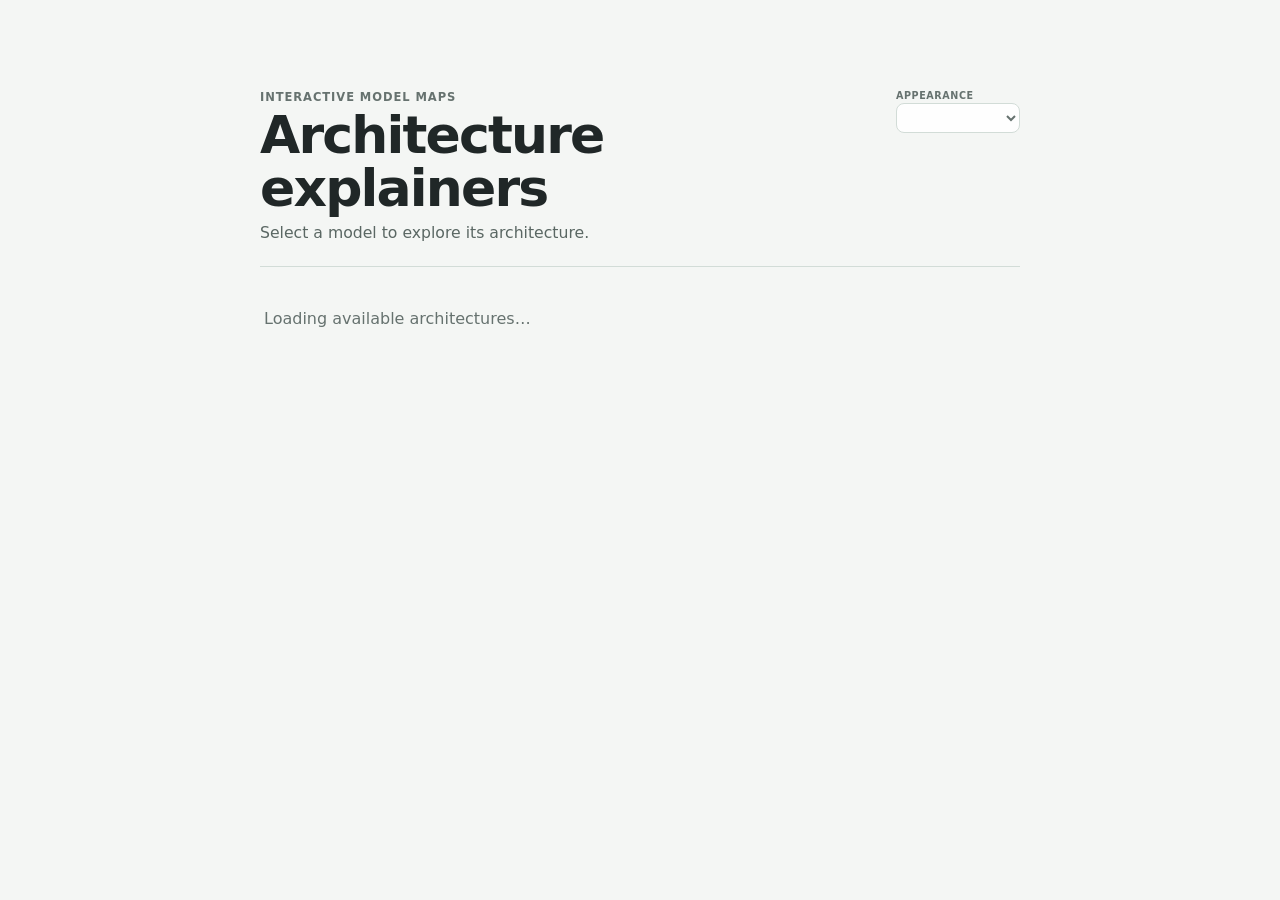
==== index.html @ c59d0ce0 "Explain Genie3 pair features and add Clarity analytics" ====
<!doctype html>
<html lang="en">
  <head>
    <meta charset="utf-8" />
    <meta name="viewport" content="width=device-width, initial-scale=1" />
    <title>Architecture Explainers</title>
    <script type="text/javascript">
      (function(c,l,a,r,i,t,y){
          c[a]=c[a]||function(){(c[a].q=c[a].q||[]).push(arguments)};
          t=l.createElement(r);t.async=1;t.src="https://www.clarity.ms/tag/"+i;
          y=l.getElementsByTagName(r)[0];y.parentNode.insertBefore(t,y);
      })(window, document, "clarity", "script", "xrj736g7b7");
    </script>
    <script src="./theme-init.js"></script>
    <link rel="stylesheet" href="./styles.css" />
  </head>
  <body class="landing-page directory-page">
    <main class="landing-shell directory-shell">
      <header class="directory-header">
        <div>
          <p class="eyebrow">Interactive model maps</p>
          <h1>Architecture explainers</h1>
          <p>Select a model to explore its architecture.</p>
        </div>
        <label class="theme-switcher-label" for="directoryThemeSwitcher">
          <span>Appearance</span>
          <select id="directoryThemeSwitcher" class="theme-switcher"></select>
        </label>
      </header>

      <ul id="architectureList" class="architecture-list" aria-live="polite">
        <li class="directory-loading">Loading available architectures…</li>
      </ul>
      <p id="directoryEmpty" class="directory-empty" hidden>
        No model architectures are included in this build.
      </p>

      <noscript>
        <p class="directory-error">
          JavaScript is required to list the available architecture explainers.
        </p>
      </noscript>
    </main>
    <script type="module" src="./landing.js"></script>
  </body>
</html>
---- styles.css ----
:root {
  color-scheme: light;
  --bg: #f4f6f4;
  --ink: #202727;
  --muted: #66726f;
  --panel: #fbfaf7;
  --panel-strong: #ffffff;
  --line: #d2dcd7;
  --accent: #1d7378;
  --accent-2: #cf5d45;
  --blue: #336fb1;
  --green: #18805f;
  --amber: #b87a22;
  --violet: #8b6fc3;
  --representation-single: var(--blue);
  --representation-pair: var(--violet);
  --representation-coordinates: var(--green);
  --representation-frames: var(--amber);
  --copy: #40504d;
  --copy-soft: #5a6763;
  --copy-strong: #34423f;
  --surface-link: rgba(255, 255, 255, 0.66);
  --surface-link-hover: #ffffff;
  --surface-card: rgba(255, 255, 255, 0.72);
  --surface-card-hover: #ffffff;
  --surface-control: rgba(255, 255, 255, 0.9);
  --surface-popover: rgba(255, 255, 255, 0.97);
  --surface-chip: rgba(255, 255, 255, 0.7);
  --surface-node: rgba(255, 255, 255, 0.9);
  --surface-node-hover: #ffffff;
  --surface-tensor: rgba(255, 255, 255, 0.72);
  --surface-tensor-label: rgba(255, 255, 255, 0.85);
  --canvas-bg: linear-gradient(180deg, #f7f7fa 0%, #f7f4ef 56%, #eef6f4 100%);
  --lane-line: rgba(50, 63, 59, 0.08);
  --lane-label-line: rgba(95, 108, 103, 0.18);
  --chip-line: rgba(111, 122, 118, 0.16);
  --edge-default: rgba(92, 150, 152, 0.78);
  --edge-conditioning: rgba(139, 111, 195, 0.78);
  --edge-skip: rgba(207, 93, 69, 0.75);
  --edge-label: #6d7a76;
  --edge-label-stroke: rgba(255, 255, 255, 0.86);
  --glyph-border-base: #ffffff;
  --tensor-volume-stack: rgba(255, 255, 255, 0.94);
  --shadow: 0 18px 50px rgba(31, 37, 35, 0.14);
  --shadow-soft: 0 10px 28px rgba(43, 51, 48, 0.07);
  --node-shadow: 0 14px 34px rgba(35, 43, 40, 0.1);
}

:root[data-theme="dark"] {
  color-scheme: dark;
  --bg: #0c1112;
  --ink: #e8eeee;
  --muted: #96a8a5;
  --panel: #121a1c;
  --panel-strong: #1a2427;
  --line: #2b3b3e;
  --accent: #4fc3c7;
  --accent-2: #f08a70;
  --blue: #78aef0;
  --green: #63d19d;
  --amber: #e9b85f;
  --violet: #b6a0f2;
  --copy: #c7d3d0;
  --copy-soft: #a8b8b5;
  --copy-strong: #dde7e5;
  --surface-link: rgba(24, 34, 37, 0.82);
  --surface-link-hover: rgba(32, 47, 50, 0.98);
  --surface-card: rgba(20, 30, 33, 0.84);
  --surface-card-hover: rgba(28, 42, 45, 0.98);
  --surface-control: rgba(19, 29, 32, 0.9);
  --surface-popover: rgba(20, 30, 33, 0.97);
  --surface-chip: rgba(25, 37, 40, 0.76);
  --surface-node: rgba(21, 32, 35, 0.92);
  --surface-node-hover: rgba(31, 47, 50, 0.98);
  --surface-tensor: rgba(22, 34, 37, 0.78);
  --surface-tensor-label: rgba(8, 14, 16, 0.86);
  --canvas-bg: linear-gradient(180deg, #10161a 0%, #151c1f 56%, #0f1b1d 100%);
  --lane-line: rgba(190, 211, 207, 0.12);
  --lane-label-line: rgba(190, 211, 207, 0.18);
  --chip-line: rgba(190, 211, 207, 0.17);
  --edge-default: rgba(79, 195, 199, 0.78);
  --edge-conditioning: rgba(182, 160, 242, 0.78);
  --edge-skip: rgba(240, 138, 112, 0.76);
  --edge-label: #c5d5d1;
  --edge-label-stroke: rgba(8, 13, 14, 0.88);
  --glyph-border-base: #0d1517;
  --tensor-volume-stack: rgba(10, 16, 18, 0.95);
  --shadow: 0 22px 60px rgba(0, 0, 0, 0.45);
  --shadow-soft: 0 10px 28px rgba(0, 0, 0, 0.24);
  --node-shadow: 0 14px 34px rgba(0, 0, 0, 0.32);
}

/* Warm, paper-led palette derived from ramith.fyi's Tufte surface, ink,
   green interaction color, yellow annotations, and scholarly blue figures. */
:root[data-theme="ramith"] {
  color-scheme: light;
  --bg: #fffff8;
  --ink: #111111;
  --muted: #6d695f;
  --panel: #faf7ec;
  --panel-strong: #fffef8;
  --line: #d9d2bd;
  --accent: #2e7247;
  --accent-2: #9a650f;
  --blue: #2f6f91;
  --green: #2e7247;
  --amber: #9a650f;
  --violet: #765a9b;
  --representation-single: var(--blue);
  --representation-pair: var(--violet);
  --representation-coordinates: var(--green);
  --representation-frames: var(--amber);
  --copy: #36352f;
  --copy-soft: #5e5b52;
  --copy-strong: #272620;
  --surface-link: rgba(255, 255, 248, 0.7);
  --surface-link-hover: #fffef8;
  --surface-card: rgba(255, 254, 248, 0.76);
  --surface-card-hover: #fffef8;
  --surface-control: rgba(255, 254, 248, 0.92);
  --surface-popover: rgba(255, 254, 248, 0.98);
  --surface-chip: rgba(250, 247, 236, 0.84);
  --surface-node: rgba(255, 254, 248, 0.94);
  --surface-node-hover: #fffef8;
  --surface-tensor: rgba(255, 254, 248, 0.8);
  --surface-tensor-label: rgba(255, 254, 248, 0.9);
  --canvas-bg: linear-gradient(180deg, #fffef8 0%, #faf7ed 58%, #f3f7ef 100%);
  --lane-line: rgba(73, 66, 49, 0.09);
  --lane-label-line: rgba(93, 86, 68, 0.19);
  --chip-line: rgba(105, 97, 78, 0.18);
  --edge-default: rgba(46, 114, 71, 0.8);
  --edge-conditioning: rgba(118, 90, 155, 0.8);
  --edge-skip: rgba(173, 77, 55, 0.76);
  --edge-label: #69655a;
  --edge-label-stroke: rgba(255, 254, 248, 0.92);
  --glyph-border-base: #fffef8;
  --tensor-volume-stack: rgba(255, 254, 248, 0.96);
  --shadow: 0 18px 50px rgba(61, 52, 31, 0.13);
  --shadow-soft: 0 9px 26px rgba(61, 52, 31, 0.08);
  --node-shadow: 0 13px 32px rgba(61, 52, 31, 0.11);
}

@media (prefers-color-scheme: dark) {
  :root[data-theme="ramith"] {
    color-scheme: dark;
    --bg: #151515;
    --ink: #f1eee2;
    --muted: #aaa69a;
    --panel: #1b1b18;
    --panel-strong: #24231e;
    --line: #403d34;
    --accent: #66bb6a;
    --accent-2: #e0ad4f;
    --blue: #79aac5;
    --green: #66bb6a;
    --amber: #e0ad4f;
    --violet: #b49bd2;
    --copy: #d7d3c7;
    --copy-soft: #b7b2a7;
    --copy-strong: #e8e4d8;
    --surface-link: rgba(31, 31, 27, 0.82);
    --surface-link-hover: rgba(42, 41, 35, 0.98);
    --surface-card: rgba(28, 28, 24, 0.88);
    --surface-card-hover: rgba(40, 39, 33, 0.98);
    --surface-control: rgba(30, 30, 26, 0.94);
    --surface-popover: rgba(30, 30, 26, 0.98);
    --surface-chip: rgba(38, 37, 31, 0.84);
    --surface-node: rgba(31, 31, 27, 0.94);
    --surface-node-hover: rgba(44, 43, 36, 0.99);
    --surface-tensor: rgba(34, 34, 29, 0.84);
    --surface-tensor-label: rgba(18, 18, 16, 0.9);
    --canvas-bg: linear-gradient(180deg, #181816 0%, #1d1c18 58%, #172019 100%);
    --lane-line: rgba(226, 220, 201, 0.11);
    --lane-label-line: rgba(226, 220, 201, 0.18);
    --chip-line: rgba(226, 220, 201, 0.17);
    --edge-default: rgba(102, 187, 106, 0.82);
    --edge-conditioning: rgba(180, 155, 210, 0.82);
    --edge-skip: rgba(226, 126, 101, 0.8);
    --edge-label: #d5d0c3;
    --edge-label-stroke: rgba(19, 19, 16, 0.92);
    --glyph-border-base: #171714;
    --tensor-volume-stack: rgba(17, 17, 15, 0.96);
    --shadow: 0 22px 60px rgba(0, 0, 0, 0.48);
    --shadow-soft: 0 10px 28px rgba(0, 0, 0, 0.28);
    --node-shadow: 0 14px 34px rgba(0, 0, 0, 0.36);
  }
}

* {
  box-sizing: border-box;
}

html,
body {
  min-height: 100%;
}

body {
  margin: 0;
  background: var(--bg);
  color: var(--ink);
  font-family:
    Inter, ui-sans-serif, system-ui, -apple-system, BlinkMacSystemFont, "Segoe UI",
    sans-serif;
}

body.renderer-page {
  min-height: 100svh;
  overflow: hidden;
}

button {
  font: inherit;
}

h1,
h2,
h3,
p {
  margin-top: 0;
}

h1 {
  margin-bottom: 8px;
  font-size: clamp(2.2rem, 4vw, 4.2rem);
  line-height: 1.02;
  letter-spacing: 0;
}

h2 {
  margin-bottom: 9px;
  font-size: clamp(1.35rem, 2vw, 2rem);
  line-height: 1.08;
  letter-spacing: 0;
}

h3 {
  margin: 18px 0 8px;
  font-size: 0.8rem;
  letter-spacing: 0.08em;
  text-transform: uppercase;
  color: var(--muted);
}

code {
  font-family: ui-monospace, SFMono-Regular, Menlo, Consolas, monospace;
}

.eyebrow {
  margin: 0 0 5px;
  color: var(--muted);
  font-size: 0.72rem;
  font-weight: 800;
  letter-spacing: 0.08em;
  text-transform: uppercase;
}

.landing-shell {
  width: min(1500px, calc(100vw - 32px));
  margin: 0 auto;
  padding: 28px 0 56px;
}

.landing-header {
  max-width: 900px;
  margin-bottom: 24px;
}

.landing-header p:not(.eyebrow) {
  max-width: 76ch;
  color: var(--copy);
  font-size: 1.1rem;
  line-height: 1.5;
}

.note-nav {
  display: flex;
  flex-wrap: wrap;
  gap: 10px;
  align-items: center;
}

.story-home-link {
  display: inline-flex;
  align-items: center;
  min-height: 30px;
  padding: 6px 10px;
  border: 1px solid var(--line);
  border-radius: 8px;
  background: var(--surface-link);
  color: var(--accent);
  font-size: 0.78rem;
  font-weight: 900;
  text-decoration: none;
}

.story-home-link:hover {
  border-color: var(--accent);
  background: var(--surface-link-hover);
}

.story-grid {
  display: grid;
  grid-template-columns: repeat(auto-fit, minmax(270px, 1fr));
  gap: 16px;
}

.story-card,
.landing-notes {
  display: block;
  min-height: 210px;
  padding: 18px;
  border: 1px solid var(--line);
  border-radius: 8px;
  background: var(--surface-card);
  color: inherit;
  text-decoration: none;
  box-shadow: var(--shadow-soft);
}

.story-card:hover {
  border-color: color-mix(in srgb, var(--accent) 55%, transparent);
  background: var(--surface-card-hover);
}

.story-status,
.story-meta {
  display: inline-flex;
  color: var(--accent);
  font-size: 0.75rem;
  font-weight: 900;
  text-transform: uppercase;
}

.story-card h2 {
  margin: 8px 0;
}

.story-card p:not(.eyebrow) {
  color: var(--copy);
  line-height: 1.45;
}

.landing-notes {
  min-height: 0;
  margin-top: 22px;
}

/* Registry-driven architecture directory */

.directory-shell {
  width: min(1540px, calc(100vw - 40px));
  padding-top: 20px;
}

.directory-hero {
  display: grid;
  grid-template-columns: minmax(0, 1fr) auto;
  gap: clamp(32px, 6vw, 96px);
  align-items: end;
  padding: clamp(24px, 4vw, 54px);
  overflow: hidden;
  border: 1px solid var(--line);
  border-radius: 18px;
  background:
    radial-gradient(circle at 88% 12%, color-mix(in srgb, var(--violet) 16%, transparent), transparent 28%),
    radial-gradient(circle at 8% 100%, color-mix(in srgb, var(--accent) 13%, transparent), transparent 31%),
    var(--surface-card);
  box-shadow: var(--shadow-soft);
}

.directory-hero-copy {
  max-width: 920px;
}

.directory-hero-aside {
  display: grid;
  gap: 14px;
  justify-items: end;
}

.directory-hero h1 {
  max-width: 12ch;
  margin-bottom: 16px;
}

.directory-hero-copy > p:not(.eyebrow) {
  max-width: 76ch;
  margin-bottom: 0;
  color: var(--copy);
  font-size: clamp(1rem, 1.35vw, 1.18rem);
  line-height: 1.55;
}

.directory-summary {
  display: grid;
  grid-template-columns: repeat(3, minmax(92px, 1fr));
  min-width: min(430px, 38vw);
  margin: 0;
  border: 1px solid color-mix(in srgb, var(--accent) 22%, var(--line));
  border-radius: 12px;
  background: color-mix(in srgb, var(--surface-card) 82%, transparent);
  backdrop-filter: blur(12px);
}

.directory-summary > div {
  padding: 16px 18px;
}

.directory-summary > div + div {
  border-left: 1px solid var(--line);
}

.directory-summary dt {
  margin-bottom: 2px;
  color: var(--accent);
  font-size: 1.55rem;
  font-weight: 900;
  line-height: 1;
}

.directory-summary dd {
  margin: 0;
  color: var(--muted);
  font-size: 0.7rem;
  font-weight: 800;
  letter-spacing: 0.055em;
  text-transform: uppercase;
}

.directory-section {
  padding: clamp(32px, 5vw, 66px) 0 18px;
}

.directory-section-heading {
  display: flex;
  justify-content: space-between;
  gap: 28px;
  align-items: end;
}

.directory-section-heading h2,
.directory-reference h2,
.directory-resources h2 {
  margin-bottom: 6px;
}

.directory-section-heading > div > p:not(.eyebrow),
.directory-reference > div > p:not(.eyebrow) {
  max-width: 72ch;
  margin-bottom: 0;
  color: var(--copy-soft);
  line-height: 1.45;
}

.directory-search {
  display: grid;
  width: min(380px, 100%);
  gap: 6px;
  color: var(--muted);
  font-size: 0.7rem;
  font-weight: 850;
  letter-spacing: 0.055em;
  text-transform: uppercase;
}

.directory-search input {
  width: 100%;
  min-height: 44px;
  padding: 10px 13px;
  border: 1px solid var(--line);
  border-radius: 9px;
  outline: none;
  background: var(--surface-control);
  color: var(--ink);
  font: 650 0.88rem/1.2 var(--sans, ui-sans-serif, system-ui, sans-serif);
  text-transform: none;
  box-shadow: 0 6px 18px color-mix(in srgb, var(--ink) 5%, transparent);
}

.directory-search input:focus {
  border-color: color-mix(in srgb, var(--accent) 64%, var(--line));
  box-shadow: 0 0 0 3px color-mix(in srgb, var(--accent) 14%, transparent);
}

.directory-toolbar {
  display: flex;
  justify-content: space-between;
  gap: 18px;
  align-items: center;
  min-height: 48px;
  margin: 18px 0;
}

.directory-filters {
  display: flex;
  flex-wrap: wrap;
  gap: 7px;
}

.directory-filter {
  min-height: 34px;
  padding: 7px 11px;
  border: 1px solid var(--line);
  border-radius: 999px;
  background: var(--surface-chip);
  color: var(--copy);
  font-size: 0.74rem;
  font-weight: 800;
  cursor: pointer;
}

.directory-filter:hover,
.directory-filter:focus-visible,
.directory-filter.is-active {
  border-color: color-mix(in srgb, var(--accent) 48%, var(--line));
  background: color-mix(in srgb, var(--accent) 11%, var(--surface-card));
  color: var(--accent);
}

.directory-result-count {
  margin: 0;
  color: var(--muted);
  font-size: 0.76rem;
  font-weight: 800;
  white-space: nowrap;
}

.architecture-directory-grid {
  display: grid;
  grid-template-columns: repeat(3, minmax(0, 1fr));
  gap: 18px;
}

.directory-card {
  display: flex;
  min-width: 0;
  min-height: 520px;
  overflow: hidden;
  flex-direction: column;
  border: 1px solid var(--line);
  border-radius: 14px;
  background: var(--surface-card);
  color: inherit;
  text-decoration: none;
  box-shadow: var(--shadow-soft);
  transition:
    transform 140ms ease,
    border-color 140ms ease,
    box-shadow 140ms ease,
    background-color 140ms ease;
}

.directory-card:hover,
.directory-card:focus-visible {
  border-color: color-mix(in srgb, var(--accent) 52%, var(--line));
  outline: none;
  background: var(--surface-card-hover);
  box-shadow: 0 18px 42px color-mix(in srgb, var(--ink) 12%, transparent);
  transform: translateY(-3px);
}

.directory-card-preview {
  height: 154px;
  padding: 10px 12px;
  border-bottom: 1px solid var(--line);
  background: var(--canvas-bg);
}

.directory-preview-svg {
  display: block;
  width: 100%;
  height: 100%;
}

.directory-preview-edge {
  fill: none;
  stroke: var(--edge-default);
  stroke-linecap: round;
  stroke-linejoin: round;
  stroke-width: 2;
  opacity: 0.66;
}

.directory-preview-edge.is-conditioning {
  stroke: var(--edge-conditioning);
  stroke-dasharray: 4 5;
}

.directory-preview-node {
  stroke: color-mix(in srgb, var(--accent) 35%, var(--line));
  stroke-width: 1.5;
}

.directory-preview-node.is-module {
  fill: color-mix(in srgb, var(--surface-node) 86%, var(--accent) 14%);
}

.directory-preview-node.is-value {
  fill: color-mix(in srgb, var(--surface-tensor) 80%, var(--accent-2) 20%);
}

.directory-preview-node.is-drillable {
  stroke: var(--accent);
  stroke-width: 3;
}

.directory-card-body {
  display: flex;
  flex: 1;
  min-width: 0;
  padding: 19px;
  flex-direction: column;
}

.directory-card-kicker {
  display: flex;
  justify-content: space-between;
  gap: 12px;
  align-items: center;
  margin-bottom: 9px;
}

.directory-family,
.directory-depth {
  color: var(--accent);
  font-size: 0.67rem;
  font-weight: 900;
  letter-spacing: 0.055em;
  text-transform: uppercase;
}

.directory-depth {
  color: var(--muted);
  white-space: nowrap;
}

.directory-card-title {
  margin: 0 0 9px;
  color: var(--ink);
  font-size: clamp(1.25rem, 1.55vw, 1.55rem);
  line-height: 1.08;
  letter-spacing: -0.018em;
  text-transform: none;
}

.directory-card-summary {
  min-height: 5.6em;
  margin-bottom: 14px;
  color: var(--copy);
  font-size: 0.88rem;
  line-height: 1.43;
}

.directory-task-list {
  display: flex;
  min-height: 56px;
  margin: 0 0 16px;
  padding: 0;
  flex-wrap: wrap;
  gap: 6px;
  align-content: flex-start;
  list-style: none;
}

.directory-task {
  align-self: flex-start;
  padding: 5px 8px;
  border: 1px solid color-mix(in srgb, var(--violet) 24%, var(--line));
  border-radius: 999px;
  background: color-mix(in srgb, var(--violet) 7%, var(--surface-chip));
  color: color-mix(in srgb, var(--violet) 84%, var(--ink));
  font-size: 0.67rem;
  font-weight: 800;
}

.directory-task.is-muted {
  color: var(--muted);
}

.directory-route-label {
  margin-bottom: 7px;
  color: var(--muted);
  font-size: 0.65rem;
  font-weight: 900;
  letter-spacing: 0.065em;
  text-transform: uppercase;
}

.directory-root-route {
  display: flex;
  min-height: 48px;
  margin-bottom: 17px;
  gap: 6px;
  align-items: center;
}

.directory-route-unit {
  min-width: 0;
  padding: 6px 7px;
  overflow: hidden;
  border: 1px solid var(--line);
  border-radius: 6px;
  background: var(--surface-chip);
  color: var(--copy-strong);
  font-size: 0.67rem;
  font-weight: 800;
  text-overflow: ellipsis;
}

.directory-route-arrow {
  flex: none;
  color: var(--accent);
  font-size: 0.75rem;
  font-weight: 900;
}

.directory-card-footer {
  display: flex;
  margin-top: auto;
  padding-top: 13px;
  flex-wrap: wrap;
  gap: 6px 12px;
  align-items: center;
  border-top: 1px solid var(--line);
}

.directory-card-stat {
  color: var(--muted);
  font-size: 0.68rem;
  font-weight: 750;
}

.directory-card-open {
  width: 100%;
  margin-top: 5px;
  color: var(--accent);
  font-size: 0.78rem;
  font-weight: 900;
}

.directory-loading,
.directory-empty,
.directory-error {
  grid-column: 1 / -1;
  padding: 24px;
  border: 1px dashed var(--line);
  border-radius: 10px;
  color: var(--muted);
  text-align: center;
}

.directory-empty {
  margin: 0;
}

.directory-reference {
  display: grid;
  grid-template-columns: minmax(260px, 0.7fr) minmax(520px, 1.3fr);
  gap: clamp(26px, 5vw, 70px);
  align-items: center;
  margin-top: 46px;
  padding: clamp(24px, 4vw, 42px);
  border: 1px solid var(--line);
  border-radius: 16px;
  background: color-mix(in srgb, var(--accent) 4%, var(--surface-card));
}

.reference-directory-grid {
  display: grid;
}

.directory-card.is-reference {
  min-height: 0;
  display: grid;
  grid-template-columns: minmax(230px, 0.82fr) minmax(330px, 1.18fr);
}

.directory-card.is-reference .directory-card-preview {
  height: 100%;
  min-height: 300px;
  border-right: 1px solid var(--line);
  border-bottom: 0;
}

.directory-card.is-reference .directory-card-summary {
  min-height: 0;
}

.directory-card.is-reference .directory-task-list {
  min-height: 0;
}

.directory-resources {
  display: grid;
  grid-template-columns: 1.15fr repeat(4, minmax(180px, 1fr));
  gap: 10px;
  margin-top: 24px;
  padding: 18px;
  border: 1px solid var(--line);
  border-radius: 14px;
  background: var(--surface-card);
}

.directory-resources > div {
  padding: 8px 10px;
}

.directory-resources a {
  display: flex;
  min-height: 88px;
  padding: 12px;
  flex-direction: column;
  justify-content: center;
  border: 1px solid var(--line);
  border-radius: 9px;
  background: var(--surface-link);
  color: inherit;
  text-decoration: none;
}

.directory-resources a:hover,
.directory-resources a:focus-visible {
  border-color: color-mix(in srgb, var(--accent) 48%, var(--line));
  outline: none;
  background: var(--surface-link-hover);
}

.directory-resources a span {
  margin-bottom: 5px;
  color: var(--accent);
  font-size: 0.78rem;
  font-weight: 900;
}

.directory-resources a small {
  color: var(--copy-soft);
  font-size: 0.69rem;
  line-height: 1.35;
}

@media (max-width: 1120px) {
  .directory-hero {
    grid-template-columns: 1fr;
    align-items: start;
  }

  .directory-summary {
    width: min(620px, 100%);
    min-width: 0;
  }

  .directory-hero-aside {
    width: min(620px, 100%);
    justify-items: start;
  }

  .architecture-directory-grid {
    grid-template-columns: repeat(2, minmax(0, 1fr));
  }

  .directory-section-heading {
    align-items: stretch;
    flex-direction: column;
  }

  .directory-search {
    width: min(520px, 100%);
  }

  .directory-reference {
    grid-template-columns: 1fr;
  }

  .directory-resources {
    grid-template-columns: repeat(2, minmax(0, 1fr));
  }

  .directory-resources > div {
    grid-column: 1 / -1;
  }
}

@media (max-width: 720px) {
  .directory-shell {
    width: min(100% - 24px, 1540px);
    padding-top: 12px;
  }

  .directory-hero {
    padding: 24px 18px;
  }

  .directory-summary {
    grid-template-columns: 1fr;
  }

  .directory-summary > div + div {
    border-top: 1px solid var(--line);
    border-left: 0;
  }

  .directory-section-heading,
  .directory-toolbar {
    align-items: stretch;
    flex-direction: column;
  }

  .directory-search {
    width: 100%;
  }

  .directory-result-count {
    align-self: flex-end;
  }

  .architecture-directory-grid,
  .directory-resources {
    grid-template-columns: 1fr;
  }

  .directory-card {
    min-height: 0;
  }

  .directory-card-summary,
  .directory-task-list {
    min-height: 0;
  }

  .directory-reference {
    padding: 22px 14px;
  }

  .directory-card.is-reference {
    display: flex;
  }

  .directory-card.is-reference .directory-card-preview {
    min-height: 154px;
    border-right: 0;
    border-bottom: 1px solid var(--line);
  }
}

/* The published landing page is intentionally just a registry-backed list.
   Architecture detail and language documentation belong behind the links. */
.directory-page {
  min-height: 100svh;
}

.directory-shell {
  width: min(760px, calc(100vw - 32px));
  padding: clamp(48px, 10vh, 112px) 0 64px;
}

.directory-header {
  display: flex;
  justify-content: space-between;
  gap: 32px;
  align-items: start;
  padding-bottom: 24px;
  border-bottom: 1px solid var(--line);
}

.directory-header h1 {
  margin-bottom: 8px;
  font-size: clamp(2rem, 6vw, 3.25rem);
  letter-spacing: -0.035em;
}

.directory-header > div > p:not(.eyebrow) {
  margin: 0;
  color: var(--copy-soft);
  font-size: 0.98rem;
}

.architecture-list {
  margin: 0;
  padding: 0;
  list-style: none;
}

.architecture-list-item {
  border-bottom: 1px solid var(--line);
}

.architecture-list-link {
  display: flex;
  min-height: 76px;
  justify-content: space-between;
  gap: 24px;
  align-items: center;
  padding: 18px 4px;
  color: inherit;
  text-decoration: none;
  transition: color 120ms ease, padding 120ms ease;
}

.architecture-list-link:hover,
.architecture-list-link:focus-visible {
  padding-right: 0;
  padding-left: 8px;
  outline: none;
  color: var(--accent);
}

.architecture-list-name {
  font-size: clamp(1.02rem, 2.4vw, 1.22rem);
  font-weight: 780;
  line-height: 1.25;
}

.architecture-list-action {
  flex: none;
  color: var(--accent);
  font-size: 0.76rem;
  font-weight: 850;
}

.directory-page .directory-loading,
.directory-page .directory-empty,
.directory-page .directory-error {
  margin: 24px 0 0;
  padding: 18px 4px;
  border: 0;
  color: var(--muted);
  text-align: left;
}

@media (max-width: 600px) {
  .directory-shell {
    width: min(100% - 28px, 760px);
    padding-top: 36px;
  }

  .directory-header {
    gap: 18px;
    align-items: end;
  }

  .directory-header > div > p:not(.eyebrow) {
    max-width: 28ch;
  }

  .directory-header .theme-switcher-label {
    width: 108px;
  }
}

.renderer-shell {
  display: flex;
  flex-direction: column;
  height: 100svh;
  width: min(calc(100vw - 24px), 1880px);
  margin: 0 auto;
  padding: 10px 0 12px;
}

.renderer-header {
  flex: none;
  display: flex;
  justify-content: space-between;
  gap: 16px;
  align-items: center;
  margin-bottom: 10px;
}

.renderer-identity {
  display: flex;
  min-width: 0;
  align-items: center;
  gap: 14px;
}

.renderer-library-link {
  flex: none;
  padding: 7px 10px;
  border: 1px solid var(--line);
  border-radius: 999px;
  background: var(--surface-link);
  color: var(--copy-soft);
  font-size: 0.72rem;
  font-weight: 800;
  text-decoration: none;
}

.renderer-library-link:hover,
.renderer-library-link:focus-visible {
  border-color: color-mix(in srgb, var(--accent) 48%, var(--line));
  background: var(--surface-link-hover);
  color: var(--accent);
}

.renderer-toolbar {
  display: flex;
  flex: none;
  align-items: end;
  gap: 8px;
}

.arch-switcher-label,
.theme-switcher-label {
  display: grid;
  gap: 2px;
  color: var(--muted);
  font-size: 0.6rem;
  font-weight: 900;
  letter-spacing: 0.06em;
  text-transform: uppercase;
}

.renderer-header .eyebrow {
  margin-bottom: 2px;
}

.renderer-header h1 {
  margin-bottom: 2px;
  font-size: 1.4rem;
  line-height: 1.1;
}

.renderer-header p:not(.eyebrow) {
  max-width: 78ch;
  margin-bottom: 0;
  color: var(--copy-soft);
  font-size: 0.8rem;
  line-height: 1.35;
}

.renderer-grid {
  --inspector-column-width: clamp(340px, 25vw, 400px);
  flex: 1;
  min-height: 0;
  display: grid;
  grid-template-columns: minmax(0, 1fr) var(--inspector-column-width);
  gap: 12px;
}

.renderer-page.is-inspector-collapsed .renderer-grid {
  --inspector-column-width: 44px;
}

.canvas-workspace {
  display: flex;
  min-width: 0;
  min-height: 0;
  flex-direction: column;
}

.canvas-workspace > .architecture-canvas {
  flex: 1;
}

.comparison-workspace[hidden] {
  display: none;
}

.renderer-page.is-comparing {
  overflow: auto;
}

.renderer-page.is-comparing .renderer-shell {
  height: auto;
  min-height: 100svh;
}

.renderer-page.is-comparing .renderer-grid {
  flex: none;
  min-height: 0;
  align-items: start;
}

.renderer-page.is-comparing .canvas-workspace {
  gap: 10px;
}

.renderer-page.is-comparing #architectureCanvas,
.comparison-canvas {
  flex: none;
  height: clamp(500px, 62svh, 780px);
}

.comparison-workspace {
  display: grid;
  min-width: 0;
  gap: 9px;
}

.comparison-band {
  display: grid;
  grid-template-columns: minmax(260px, 1.2fr) minmax(260px, 0.8fr) auto;
  gap: 12px;
  align-items: center;
  padding: 12px 14px;
  border: 1px solid var(--line);
  border-radius: 8px;
  background: var(--surface-control);
  box-shadow: var(--shadow-soft);
}

.comparison-band-heading,
.comparison-band-heading h2,
.comparison-band-heading p,
.comparison-subjects,
.comparison-subjects dd {
  margin: 0;
}

.comparison-band-heading {
  min-width: 0;
}

.comparison-band-heading .eyebrow {
  margin-bottom: 2px;
}

.comparison-band-heading h2 {
  font-size: 0.94rem;
  line-height: 1.25;
}

.comparison-band-heading > p:last-child {
  display: -webkit-box;
  margin-top: 4px;
  overflow: hidden;
  color: var(--copy-soft);
  font-size: 0.72rem;
  line-height: 1.35;
  -webkit-box-orient: vertical;
  -webkit-line-clamp: 2;
}

.comparison-subjects {
  display: grid;
  grid-template-columns: repeat(2, minmax(0, 1fr));
  gap: 8px;
}

.comparison-subjects > div {
  min-width: 0;
  padding: 7px 9px;
  border: 1px solid var(--line);
  border-radius: 7px;
  background: var(--surface-card);
}

.comparison-subjects dt {
  color: var(--muted);
  font-size: 0.58rem;
  font-weight: 900;
  letter-spacing: 0.06em;
  text-transform: uppercase;
}

.comparison-subjects dd {
  overflow: hidden;
  color: var(--copy-strong);
  font-size: 0.75rem;
  font-weight: 850;
  text-overflow: ellipsis;
  white-space: nowrap;
}

.comparison-group-summary {
  grid-column: 1 / 3;
  display: flex;
  flex-wrap: wrap;
  gap: 6px;
}

.comparison-group-chip {
  display: inline-flex;
  align-items: center;
  gap: 5px;
  padding: 4px 7px;
  border: 1px solid var(--line);
  border-radius: 999px;
  background: var(--surface-chip);
  color: var(--copy-soft);
  font-size: 0.64rem;
  font-weight: 800;
}

.comparison-group-chip b {
  color: var(--ink);
  font-variant-numeric: tabular-nums;
}

.comparison-actions {
  grid-column: 3;
  grid-row: 1 / 3;
  display: flex;
  align-self: stretch;
  align-items: center;
  gap: 5px;
}

.comparison-actions > button,
.comparison-mobile-switch button,
.focus-compare {
  min-height: 34px;
  padding: 6px 9px;
  border: 1px solid var(--line);
  border-radius: 7px;
  background: var(--surface-card);
  color: var(--copy-soft);
  cursor: pointer;
  font-size: 0.68rem;
  font-weight: 850;
}

.comparison-actions > button:hover,
.comparison-actions > button:focus-visible,
.comparison-mobile-switch button:hover,
.comparison-mobile-switch button:focus-visible,
.focus-compare:hover,
.focus-compare:focus-visible {
  border-color: color-mix(in srgb, var(--accent) 48%, var(--line));
  color: var(--accent);
}

.comparison-mobile-switch {
  display: none;
}

.comparison-canvas {
  --board-inset-top: 64px;
}

.comparison-surface-label {
  position: absolute;
  top: 12px;
  left: 14px;
  z-index: 30;
  display: flex;
  max-width: calc(100% - 28px);
  align-items: baseline;
  gap: 8px;
  padding: 7px 10px;
  border: 1px solid var(--line);
  border-radius: 7px;
  background: var(--surface-control);
  box-shadow: var(--shadow-soft);
}

.comparison-surface-label span {
  flex: none;
  color: var(--accent);
  font-size: 0.62rem;
  font-weight: 900;
  letter-spacing: 0.05em;
  text-transform: uppercase;
}

.comparison-surface-label strong {
  overflow: hidden;
  color: var(--copy-strong);
  font-size: 0.76rem;
  text-overflow: ellipsis;
  white-space: nowrap;
}

.comparison-aligned {
  --comparison-color: #64736f;
  outline: 2px solid color-mix(in srgb, var(--comparison-color) 70%, transparent);
  outline-offset: 3px;
}

.comparison-aligned.comparison-equivalent {
  --comparison-color: #16805f;
}

.comparison-aligned.comparison-analogous {
  --comparison-color: #526d87;
}

.comparison-aligned.comparison-changed {
  --comparison-color: #b06f18;
}

.comparison-aligned.comparison-primary_only,
.comparison-aligned.comparison-counterpart_only {
  --comparison-color: #9a526f;
  outline-style: dashed;
}

.comparison-match-badge {
  position: absolute;
  top: -11px;
  left: -11px;
  z-index: 8;
  display: grid;
  width: 22px;
  height: 22px;
  place-items: center;
  border: 2px solid var(--surface-control);
  border-radius: 50%;
  background: var(--comparison-color);
  color: white;
  box-shadow: 0 3px 9px color-mix(in srgb, var(--ink) 18%, transparent);
  font-size: 0.62rem;
  font-weight: 950;
  line-height: 1;
}

.comparison-edge-marker {
  fill: var(--edge-default);
}

.comparison-edge-marker.flow-family-single {
  fill: var(--representation-single);
}

.comparison-edge-marker.flow-family-pair {
  fill: var(--representation-pair);
}

.comparison-edge-marker.flow-family-coordinates {
  fill: var(--representation-coordinates);
}

.comparison-edge-marker.flow-family-frames {
  fill: var(--representation-frames);
}

.comparison-edge-marker.flow-family-conditioning {
  fill: var(--edge-conditioning);
}

.comparison-edge-hit:focus {
  stroke: color-mix(in srgb, var(--accent) 22%, transparent);
}

.renderer-page.is-comparing .focus-panel {
  position: sticky;
  top: 10px;
  height: calc(100svh - 22px);
}

.architecture-canvas {
  --board-inset-x: 32px;
  --board-inset-right: var(--board-inset-x);
  --board-inset-top: 76px;
  --board-inset-bottom: 74px;
  --board-layer-guides: 0;
  --board-layer-regions: 1;
  --board-layer-representation-lanes: 2;
  --board-layer-wires: 3;
  --board-layer-nodes: 4;
  --board-layer-reference-panels: 8;
  position: relative;
  isolation: isolate;
  min-width: 0;
  overflow: hidden;
  border: 1px solid var(--line);
  border-radius: 8px;
  background: var(--canvas-bg);
  cursor: grab;
  touch-action: none;
  min-height: 0;
}

.architecture-canvas.has-reference-panels {
  --board-inset-right: clamp(330px, 30vw, 400px);
}

.architecture-canvas.is-panning {
  cursor: grabbing;
  user-select: none;
}

.renderer-startup-error {
  position: absolute;
  z-index: 20;
  top: 50%;
  left: 50%;
  width: min(440px, calc(100% - 40px));
  padding: 24px;
  border: 1px solid var(--accent);
  border-radius: 10px;
  background: var(--panel);
  box-shadow: var(--shadow-lg);
  transform: translate(-50%, -50%);
}

.renderer-startup-error[hidden] {
  display: none;
}

.renderer-startup-error h2,
.renderer-startup-error p {
  margin: 0 0 12px;
}

.renderer-startup-error code {
  display: block;
  max-height: 96px;
  margin: 0 0 16px;
  overflow: auto;
  color: var(--muted);
  font-size: 0.78rem;
  white-space: pre-wrap;
  overflow-wrap: anywhere;
}

.renderer-startup-error button {
  min-height: 36px;
  padding: 7px 12px;
  border: 1px solid var(--accent);
  border-radius: 7px;
  background: var(--accent-soft);
  color: var(--accent-strong);
  font: inherit;
  font-weight: 700;
}

.module-layer {
  position: absolute;
  inset: var(--board-inset-top) var(--board-inset-right) var(--board-inset-bottom) var(--board-inset-x);
  z-index: var(--board-layer-nodes);
  display: grid;
  grid-template-columns: repeat(var(--board-columns, 5), minmax(var(--board-min-col, 164px), 1fr));
  grid-template-rows: repeat(var(--board-rows, 4), minmax(112px, 1fr));
  column-gap: var(--board-col-gap, clamp(28px, 3vw, 48px));
  row-gap: var(--board-row-gap, 18px);
  justify-items: center;
  align-items: center;
  transform-origin: 0 0;
  will-change: transform;
  pointer-events: none;
}

.board-region {
  position: absolute;
  z-index: 0;
  box-sizing: border-box;
  pointer-events: none;
}

.board-region-layer {
  position: absolute;
  inset: var(--board-inset-top) var(--board-inset-right) var(--board-inset-bottom) var(--board-inset-x);
  z-index: var(--board-layer-regions);
  overflow: visible;
  pointer-events: none;
  transform-origin: 0 0;
  will-change: transform;
}

.visual-segment-region {
  border: 1px solid color-mix(in srgb, var(--accent) 24%, var(--line));
  border-radius: 15px;
  background: color-mix(in srgb, var(--accent) 2.5%, transparent);
}

.visual-segment-header {
  position: absolute;
  top: 3px;
  left: 12px;
  display: inline-flex;
  align-items: center;
  gap: 7px;
  max-width: calc(100% - 24px);
  padding: 3px 8px;
  border: 1px solid var(--line);
  border-radius: 8px;
  background: var(--panel);
  color: var(--copy-soft);
  box-shadow: 0 3px 9px rgba(31, 37, 35, 0.05);
  font-size: 0.69rem;
  font-weight: 850;
  letter-spacing: 0.035em;
  line-height: 1;
  white-space: nowrap;
}

.visual-segment-order {
  flex: none;
  padding: 3px 6px;
  border-radius: 999px;
  background: color-mix(in srgb, var(--accent) 11%, transparent);
  color: var(--accent);
  font-size: 0.62rem;
  font-weight: 900;
  letter-spacing: 0.02em;
  text-transform: uppercase;
}

.visual-segment-label {
  overflow: hidden;
  text-overflow: ellipsis;
}

.repeat-region {
  border: 2px dashed var(--line);
  border: 2px dashed color-mix(in srgb, var(--accent) 50%, var(--line));
  border-radius: 14px;
  background: transparent;
  background: color-mix(in srgb, var(--accent) 3%, transparent);
}

.repeat-region-header {
  position: absolute;
  top: 7px;
  left: 14px;
  display: inline-flex;
  align-items: center;
  gap: 7px;
  max-width: calc(100% - 28px);
  padding: 3px 7px 3px 8px;
  border: 1px solid var(--line);
  border: 1px solid color-mix(in srgb, var(--accent) 24%, var(--line));
  border-radius: 7px;
  background: var(--panel);
  color: var(--copy-soft);
  box-shadow: 0 2px 8px rgba(31, 37, 35, 0.045);
  font-size: 0.66rem;
  font-weight: 850;
  letter-spacing: 0.045em;
  line-height: 1;
  text-transform: uppercase;
  white-space: nowrap;
}

.repeat-region-label {
  overflow: hidden;
  text-overflow: ellipsis;
}

.repeat-region-count {
  flex: none;
  padding: 3px 6px;
  border-radius: 999px;
  background: var(--surface-chip);
  background: color-mix(in srgb, var(--accent) 11%, transparent);
  color: var(--accent);
  font-weight: 900;
  letter-spacing: 0.02em;
}

.edge-layer {
  position: absolute;
  inset: var(--board-inset-top) var(--board-inset-right) var(--board-inset-bottom) var(--board-inset-x);
  z-index: var(--board-layer-wires);
  width: calc(100% - var(--board-inset-x) - var(--board-inset-right));
  height: calc(100% - var(--board-inset-top) - var(--board-inset-bottom));
  overflow: visible;
  pointer-events: none;
  transform-origin: 0 0;
  will-change: transform;
}

.scale-lane-layer {
  position: absolute;
  inset: var(--board-inset-top) 0 var(--board-inset-bottom);
  z-index: var(--board-layer-guides);
  pointer-events: none;
}

.scale-lane-layer[hidden] {
  display: none;
}

.representation-lane-layer {
  position: absolute;
  inset: var(--board-inset-top) var(--board-inset-right) var(--board-inset-bottom) var(--board-inset-x);
  z-index: var(--board-layer-representation-lanes);
  display: grid;
  grid-template-columns: repeat(var(--board-columns, 5), minmax(var(--board-min-col, 164px), 1fr));
  grid-template-rows: repeat(var(--board-rows, 4), minmax(112px, 1fr));
  column-gap: var(--board-col-gap, clamp(28px, 3vw, 48px));
  row-gap: var(--board-row-gap, 18px);
  justify-items: center;
  align-items: center;
  transform-origin: 0 0;
  will-change: transform;
  pointer-events: none;
}

.reference-panel-layer {
  position: absolute;
  z-index: var(--board-layer-reference-panels);
  top: var(--board-inset-top);
  right: 18px;
  bottom: var(--board-inset-bottom);
  width: min(350px, calc(var(--board-inset-right) - 42px));
  overflow: auto;
  overscroll-behavior: contain;
  pointer-events: auto;
  touch-action: auto;
}

.reference-panel-layer[hidden] {
  display: none;
}

.reference-panel {
  display: grid;
  gap: 10px;
  margin: 0;
  padding: 12px;
  border: 1px solid var(--line);
  border-radius: 10px;
  background: color-mix(in srgb, var(--panel) 96%, var(--accent) 4%);
  box-shadow: var(--shadow-lg);
}

.reference-panel + .reference-panel {
  margin-top: 12px;
}

.reference-panel-heading {
  display: grid;
  gap: 3px;
}

.reference-panel-eyebrow {
  color: var(--accent);
  font-size: 0.64rem;
  font-weight: 900;
  letter-spacing: 0.08em;
  text-transform: uppercase;
}

.reference-panel-heading strong {
  color: var(--ink);
  font-size: 0.9rem;
  line-height: 1.2;
}

.reference-panel-image-button {
  position: relative;
  display: block;
  width: 100%;
  padding: 0;
  overflow: hidden;
  border: 1px solid color-mix(in srgb, var(--line) 82%, transparent);
  border-radius: 7px;
  background: #fff;
  cursor: zoom-in;
  appearance: none;
}

.reference-panel-image-button:hover {
  border-color: color-mix(in srgb, var(--accent) 62%, var(--line));
}

.reference-panel-image-button:focus-visible {
  outline: 2px solid var(--accent);
  outline-offset: 2px;
}

.reference-panel-image-button img {
  display: block;
  width: 100%;
  height: auto;
}

.reference-panel-zoom-cue {
  position: absolute;
  right: 8px;
  bottom: 8px;
  display: inline-flex;
  align-items: center;
  gap: 5px;
  padding: 5px 8px;
  border: 1px solid color-mix(in srgb, var(--accent) 38%, var(--line));
  border-radius: 999px;
  background: color-mix(in srgb, var(--panel-strong) 94%, transparent);
  color: var(--accent);
  box-shadow: var(--shadow-soft);
  font-size: 0.66rem;
  font-weight: 900;
  letter-spacing: 0.04em;
  text-transform: uppercase;
}

.reference-panel-zoom-cue .arch-drill-icon {
  width: 14px;
  height: 14px;
}

.reference-panel-caption,
.reference-panel-license {
  margin: 0;
  color: var(--copy-soft);
  font-size: 0.72rem;
  line-height: 1.45;
}

.reference-panel-citation {
  display: -webkit-box;
  overflow: hidden;
  color: var(--accent);
  font-size: 0.7rem;
  font-weight: 750;
  line-height: 1.35;
  -webkit-box-orient: vertical;
  -webkit-line-clamp: 2;
}

.reference-panel-license {
  font-size: 0.64rem;
}

.reference-figure-dialog {
  width: min(1180px, calc(100vw - 36px));
  height: min(900px, calc(100svh - 36px));
  max-width: none;
  max-height: none;
  padding: 0;
  overflow: hidden;
  border: 1px solid var(--line);
  border-radius: 12px;
  background: var(--surface-popover);
  color: var(--ink);
  box-shadow: var(--shadow-lg);
}

.reference-figure-dialog::backdrop {
  background: color-mix(in srgb, var(--ink) 58%, transparent);
}

.reference-figure-shell {
  display: grid;
  grid-template-rows: auto minmax(0, 1fr) auto;
  height: 100%;
}

.reference-figure-header,
.reference-figure-footer {
  display: flex;
  align-items: center;
  justify-content: space-between;
  gap: 16px;
  padding: 12px 16px;
  border-color: var(--line);
  background: var(--panel);
}

.reference-figure-header {
  border-bottom: 1px solid var(--line);
}

.reference-figure-header .eyebrow,
.reference-figure-header h2,
.reference-figure-copy p,
.reference-figure-copy small {
  margin: 0;
}

.reference-figure-header h2 {
  font-size: 1rem;
}

.reference-figure-close {
  flex: none;
  width: 36px;
  height: 36px;
  padding: 0;
  border: 1px solid var(--line);
  border-radius: 7px;
  background: var(--surface-control);
  color: var(--ink);
  font-size: 1.4rem;
  line-height: 1;
}

.reference-figure-viewport {
  min-width: 0;
  min-height: 0;
  overflow: auto;
  overscroll-behavior: contain;
  background:
    linear-gradient(45deg, color-mix(in srgb, var(--line) 24%, transparent) 25%, transparent 25%),
    linear-gradient(-45deg, color-mix(in srgb, var(--line) 24%, transparent) 25%, transparent 25%),
    linear-gradient(45deg, transparent 75%, color-mix(in srgb, var(--line) 24%, transparent) 75%),
    linear-gradient(-45deg, transparent 75%, color-mix(in srgb, var(--line) 24%, transparent) 75%);
  background-position: 0 0, 0 8px, 8px -8px, -8px 0;
  background-size: 16px 16px;
  cursor: zoom-in;
  touch-action: none;
}

.reference-figure-viewport.is-zoomed {
  cursor: grab;
}

.reference-figure-viewport.is-panning {
  cursor: grabbing;
  user-select: none;
}

.reference-figure-viewport:focus-visible {
  outline: 2px solid var(--accent);
  outline-offset: -3px;
}

.reference-figure-viewport img {
  display: block;
  max-width: none;
  height: auto;
  margin: 24px auto;
  border: 1px solid color-mix(in srgb, var(--line) 72%, transparent);
  background: #fff;
  box-shadow: var(--shadow-lg);
}

.reference-figure-footer {
  align-items: end;
  border-top: 1px solid var(--line);
}

.reference-figure-copy {
  display: grid;
  gap: 4px;
  max-width: 760px;
  color: var(--copy-soft);
  font-size: 0.72rem;
  line-height: 1.35;
}

.reference-figure-copy a {
  color: var(--accent);
  font-weight: 800;
}

.reference-figure-controls {
  display: inline-flex;
  flex: none;
  overflow: hidden;
  border: 1px solid var(--line);
  border-radius: 7px;
  background: var(--surface-control);
}

.reference-figure-controls button {
  min-width: 40px;
  min-height: 34px;
  padding: 5px 10px;
  border: 0;
  border-right: 1px solid var(--line);
  background: transparent;
  color: var(--ink);
  font: inherit;
  font-weight: 850;
}

.reference-figure-controls button:last-child {
  border-right: 0;
}

.reference-figure-controls button:hover,
.reference-figure-close:hover {
  background: var(--accent-soft);
  color: var(--accent);
}

.module-layer.is-content-row-grid,
.representation-lane-layer.is-content-row-grid {
  row-gap: 0;
}

.scale-lane {
  position: absolute;
  left: 0;
  right: 0;
  border-top: 1px solid var(--lane-line);
}

.scale-lane span {
  position: absolute;
  left: 20px;
  top: 10px;
  padding: 4px 9px;
  border: 1px solid var(--lane-label-line);
  border-radius: 8px;
  background: var(--surface-chip);
  color: var(--muted);
  font-size: 0.78rem;
  font-weight: 900;
  letter-spacing: 0.05em;
  text-transform: uppercase;
}

.representation-lane {
  --representation-lane-color: var(--accent);
  position: relative;
  z-index: 0;
  align-self: stretch;
  justify-self: stretch;
  min-width: 0;
  min-height: 0;
  margin: -5px -8px;
  border-block: 1px solid color-mix(in srgb, var(--representation-lane-color) 20%, transparent);
  border-radius: 12px;
  background: color-mix(in srgb, var(--representation-lane-color) 4%, transparent);
  pointer-events: none;
}

.representation-lane-single {
  --representation-lane-color: var(--representation-single);
}

.representation-lane-pair {
  --representation-lane-color: var(--representation-pair);
}

.representation-lane-coordinates {
  --representation-lane-color: var(--representation-coordinates);
}

.representation-lane-frames {
  --representation-lane-color: var(--representation-frames);
}

.representation-lane-label {
  position: absolute;
  top: 7px;
  left: 10px;
  padding: 3px 7px;
  border: 1px solid color-mix(in srgb, var(--representation-lane-color) 28%, var(--line));
  border-radius: 999px;
  background: color-mix(in srgb, var(--representation-lane-color) 8%, var(--surface-chip));
  color: var(--representation-lane-color);
  font-size: 0.65rem;
  font-weight: 900;
  letter-spacing: 0.045em;
  line-height: 1;
  text-transform: uppercase;
  white-space: nowrap;
}

.arch-node,
.arch-rep {
  --selection-color: var(--accent);
  position: relative;
  z-index: 4;
  align-self: center;
  justify-self: center;
  width: min(100%, 260px);
  min-height: 112px;
  padding: 14px;
  border: 1px solid var(--line);
  border-top: 5px solid var(--accent);
  border-radius: 8px;
  background: var(--surface-node);
  color: var(--ink);
  box-shadow: var(--node-shadow);
  text-align: left;
  pointer-events: auto;
}

.arch-node {
  cursor: default;
}

.arch-node-main {
  display: block;
  width: 100%;
  padding: 0;
  border: 0;
  background: transparent;
  color: inherit;
  cursor: pointer;
  text-align: inherit;
}

.arch-node-main:focus-visible,
.arch-node-drill:focus-visible {
  outline: 3px solid color-mix(in srgb, var(--accent) 42%, transparent);
  outline-offset: 2px;
}

/* J/K moves both semantic selection and DOM focus. The persistent outer frame
   is the focus indicator in that state, so do not draw a second inset ring. */
.arch-node.is-selected-node .arch-node-main:focus-visible {
  outline: none;
}

.arch-node:hover,
.arch-node.is-focused {
  border-color: color-mix(in srgb, var(--accent) 50%, transparent);
  background: var(--surface-node-hover);
}

.arch-node.is-expandable {
  border-inline-color: color-mix(in srgb, var(--accent) 28%, var(--line));
  border-bottom-color: color-mix(in srgb, var(--accent) 28%, var(--line));
}

.arch-drill-cue {
  display: inline-flex;
  align-items: center;
  justify-content: center;
  width: 30px;
  height: 30px;
  padding: 0;
  border: 1px solid color-mix(in srgb, var(--accent) 38%, var(--line));
  border-radius: 50%;
  background: color-mix(in srgb, var(--accent) 9%, var(--surface-chip));
  color: var(--accent);
}

.arch-drill-icon {
  width: 17px;
  height: 17px;
  overflow: visible;
  fill: none;
  stroke: currentColor;
  stroke-width: 1.9;
  stroke-linecap: round;
  vector-effect: non-scaling-stroke;
}

.arch-node .arch-drill-cue {
  display: flex;
  margin: 10px 0 0 auto;
}

.arch-node-drill {
  cursor: zoom-in;
}

.arch-op-node .arch-node-main {
  display: flex;
  flex-direction: column;
  align-items: center;
  gap: 5px;
}

.arch-node:focus-visible,
.mini-summary.is-drilldown:focus-visible {
  outline: 3px solid color-mix(in srgb, var(--accent) 58%, transparent);
  outline-offset: 3px;
}

/* The canvas receives programmatic focus as a navigation fallback, but it is
   not itself a control. Focus remains visible on its real controls and nodes. */
.architecture-canvas:focus {
  outline: none;
}

@media (prefers-reduced-motion: no-preference) {
  .arch-node.is-expandable,
  .mini-summary.is-drilldown,
  .arch-drill-icon {
    transition:
      border-color 120ms ease,
      background-color 120ms ease,
      transform 120ms ease;
  }

  .arch-node.is-expandable:hover .arch-drill-icon,
  .arch-node.is-expandable:focus-within .arch-drill-icon,
  .semantic-trace-drill:hover .arch-drill-icon,
  .semantic-trace-drill:focus-visible .arch-drill-icon {
    transform: scale(1.08);
  }
}

.arch-node strong,
.arch-rep strong {
  display: block;
  margin: 5px 0 4px;
  font-size: 1rem;
  line-height: 1.08;
  overflow-wrap: anywhere;
}

.arch-role,
.arch-spec,
.arch-rep em {
  display: block;
  color: var(--copy-soft);
  font-size: 0.82rem;
  line-height: 1.3;
}

.arch-spec,
.arch-rep code {
  margin-top: 8px;
  font-family: ui-monospace, SFMono-Regular, Menlo, Consolas, monospace;
  font-size: 0.76rem;
  overflow-wrap: anywhere;
}

.arch-equation {
  display: block;
  max-width: 100%;
  margin-top: 10px;
  padding: 7px 8px;
  overflow-x: auto;
  border: 1px solid color-mix(in srgb, var(--node-flow-color, var(--accent)) 22%, var(--line));
  border-radius: 7px;
  background: color-mix(in srgb, var(--node-flow-color, var(--accent)) 5%, var(--surface-chip));
  color: var(--ink);
  font-size: 0.82rem;
  line-height: 1.25;
  text-align: center;
}

.arch-equation mjx-container {
  margin: 0 !important;
}

.arch-kind,
.arch-repeat,
.arch-rep > span,
.arch-badges i {
  display: inline-flex;
  align-items: center;
  padding: 3px 6px;
  border: 1px solid var(--chip-line);
  border-radius: 7px;
  background: var(--surface-chip);
  color: var(--muted);
  font-size: 0.66rem;
  font-style: normal;
  font-weight: 900;
  letter-spacing: 0.04em;
  text-transform: uppercase;
}

.arch-node-top {
  display: flex;
  align-items: center;
  justify-content: space-between;
  gap: 8px;
}

.arch-badges {
  display: flex;
  flex-wrap: wrap;
  gap: 5px;
  margin-top: 10px;
}

.arch-node.scale-item,
.arch-rep.scale-item {
  border-top-color: var(--accent);
}

.arch-node.scale-item_pair,
.arch-rep.scale-item_pair {
  border-top-color: var(--violet);
}

.arch-node.scale-group,
.arch-rep.scale-group {
  border-top-color: var(--accent-2);
}

.arch-node.scale-output,
.arch-rep.scale-output {
  border-top-color: var(--green);
}

.arch-node.flow-family-single,
.arch-node.flow-family-pair,
.arch-node.flow-family-coordinates,
.arch-node.flow-family-frames {
  --node-flow-color: var(--accent);
  border-top-color: var(--node-flow-color);
  background:
    linear-gradient(
      180deg,
      color-mix(in srgb, var(--node-flow-color) 8%, var(--surface-node)) 0%,
      var(--surface-node) 52%
    );
}

.arch-node.flow-family-single {
  --node-flow-color: var(--representation-single);
}

.arch-node.flow-family-pair {
  --node-flow-color: var(--representation-pair);
}

.arch-node.flow-family-coordinates {
  --node-flow-color: var(--representation-coordinates);
}

.arch-node.flow-family-frames {
  --node-flow-color: var(--representation-frames);
}

.arch-node[class*="flow-family-"] .arch-kind,
.arch-node[class*="flow-family-"] .arch-badges i:first-child {
  border-color: color-mix(in srgb, var(--node-flow-color, var(--accent)) 32%, var(--line));
  background: color-mix(in srgb, var(--node-flow-color, var(--accent)) 9%, var(--surface-chip));
  color: var(--node-flow-color, var(--accent));
}

.arch-node.scale-abstract {
  width: min(100%, 360px);
  min-height: 150px;
  padding: 20px;
}

.arch-node.prominence-primary.treatment-block {
  width: 300px;
  max-width: calc(100vw - 64px);
}

.treatment-compact,
.density-compact {
  min-height: 92px;
  padding: 12px;
}

.treatment-chip,
.density-micro {
  display: inline-flex;
  flex-direction: column;
  justify-content: center;
  min-height: 54px;
  width: max-content;
  max-width: 170px;
  padding: 9px 11px;
  box-shadow: none;
}

.treatment-chip strong,
.density-micro strong {
  margin: 3px 0 0;
  font-size: 0.9rem;
}

.arch-chip-meta {
  color: var(--muted);
  font-size: 0.72rem;
  font-weight: 800;
}

.arch-edge {
  fill: none;
  stroke: var(--edge-default);
  stroke-width: 3;
  stroke-dasharray: 8 8;
}

.arch-edge-annotations {
  pointer-events: none;
}

.arch-edge.is-connectivity-input,
.arch-edge.is-connectivity-output {
  opacity: 1;
  stroke-width: 4.5;
  filter: drop-shadow(0 0 3px color-mix(in srgb, currentColor 35%, transparent));
}

.arch-edge.is-connectivity-muted {
  opacity: 0.14;
}

.arch-edge-label.is-connectivity-muted,
.arch-edge-badge.is-connectivity-muted {
  opacity: 0.18;
}

.arch-edge-label.is-connectivity-input,
.arch-edge-label.is-connectivity-output,
.arch-edge-badge.is-connectivity-input,
.arch-edge-badge.is-connectivity-output {
  opacity: 1;
}

.arch-node.is-connectivity-muted,
.arch-rep.is-connectivity-muted {
  opacity: 0.2;
  filter: saturate(0.45);
}

.arch-node.is-connectivity-focus,
.arch-rep.is-connectivity-focus {
  border-color: color-mix(in srgb, var(--accent) 66%, var(--line));
  box-shadow:
    0 0 0 3px color-mix(in srgb, var(--accent) 22%, transparent),
    var(--node-shadow);
}

.arch-node.is-connectivity-source,
.arch-node.is-connectivity-target,
.arch-rep.is-connectivity-source,
.arch-rep.is-connectivity-target {
  border-color: color-mix(in srgb, var(--accent) 42%, var(--line));
  box-shadow:
    0 0 0 2px color-mix(in srgb, var(--accent) 14%, transparent),
    var(--node-shadow);
}

@media (prefers-reduced-motion: no-preference) {
  .arch-edge,
  .arch-edge-label,
  .arch-edge-badge,
  .arch-node,
  .arch-rep {
    transition:
      opacity 120ms ease,
      filter 120ms ease,
      stroke-width 120ms ease,
      border-color 120ms ease,
      box-shadow 120ms ease;
  }
}

.arch-edge.is-conditioning {
  stroke: var(--edge-conditioning);
  stroke-dasharray: 3 6;
}

.arch-edge.flow-family-single:not(.is-skip) {
  stroke: var(--representation-single);
}

.arch-edge.flow-family-pair:not(.is-skip) {
  stroke: var(--representation-pair);
}

.arch-edge.flow-family-coordinates:not(.is-skip) {
  stroke: var(--representation-coordinates);
}

.arch-edge.flow-family-frames:not(.is-skip) {
  stroke: var(--representation-frames);
}

.arch-edge.is-skip {
  stroke: var(--edge-skip);
  stroke-dasharray: 14 5 2 5;
}

.arch-edge-label {
  fill: var(--edge-label);
  font-size: 12px;
  font-weight: 900;
  letter-spacing: 0.04em;
  text-anchor: middle;
  text-transform: uppercase;
  paint-order: stroke;
  stroke: var(--edge-label-stroke);
  stroke-width: 5px;
}

.arch-edge-label.flow-family-single,
.arch-edge-badge.flow-family-single {
  fill: var(--representation-single);
}

.arch-edge-label.flow-family-pair,
.arch-edge-badge.flow-family-pair {
  fill: var(--representation-pair);
}

.arch-edge-label.flow-family-coordinates,
.arch-edge-badge.flow-family-coordinates {
  fill: var(--representation-coordinates);
}

.arch-edge-label.flow-family-frames,
.arch-edge-badge.flow-family-frames {
  fill: var(--representation-frames);
}

.edge-marker-default {
  fill: var(--edge-default);
}

.edge-marker-conditioning {
  fill: var(--edge-conditioning);
}

.edge-marker-single {
  fill: var(--representation-single);
}

.edge-marker-pair {
  fill: var(--representation-pair);
}

.edge-marker-coordinates {
  fill: var(--representation-coordinates);
}

.edge-marker-frames {
  fill: var(--representation-frames);
}

.edge-marker-skip {
  fill: var(--edge-skip);
}

.edge-hit {
  fill: none;
  stroke: transparent;
  stroke-width: 24;
  pointer-events: stroke;
  cursor: pointer;
}

.edge-hit:focus {
  outline: none;
}

.edge-hit:focus-visible {
  stroke: color-mix(in srgb, var(--accent) 32%, transparent);
}

.canvas-controls {
  position: absolute;
  z-index: 30;
  display: flex;
  gap: 6px;
}

.canvas-controls {
  left: 14px;
  bottom: 14px;
}

.canvas-controls button {
  min-height: 30px;
  border: 1px solid var(--line);
  border-radius: 7px;
  background: var(--surface-control);
  color: var(--ink);
  cursor: pointer;
  font-weight: 900;
}

.canvas-controls button {
  min-width: 30px;
  padding: 4px 8px;
}

.focus-panel {
  display: flex;
  flex-direction: column;
  min-height: 0;
  min-width: 0;
  overflow: hidden;
  border: 1px solid var(--line);
  border-radius: 8px;
  background: var(--surface-card);
  box-shadow: var(--shadow-soft);
}

.focus-panel-header {
  flex: none;
  display: flex;
  width: auto;
  padding: 14px;
  border-bottom: 1px solid var(--line);
  background: var(--surface-control);
  align-items: flex-start;
  justify-content: space-between;
  gap: 8px;
}

.focus-panel-header .eyebrow {
  margin-bottom: 1px;
  font-size: 0.64rem;
}

.focus-panel-header h2 {
  margin: 0;
  font-size: 1rem;
  line-height: 1.15;
}

.focus-header-actions {
  flex: none;
  display: flex;
  align-items: center;
  gap: 5px;
}

.focus-reset,
.focus-question,
.focus-collapse {
  flex: none;
  min-height: 32px;
  padding: 5px 8px;
  border: 1px solid var(--line);
  border-radius: 999px;
  background: var(--surface-card);
  color: var(--muted);
  cursor: pointer;
  font-size: 0.62rem;
  font-weight: 800;
}

.focus-question {
  display: inline-flex;
  align-items: center;
  gap: 5px;
  color: var(--accent);
  font-size: 0.68rem;
  line-height: 1.1;
}

.focus-question > span:first-child {
  font-size: 0.9rem;
}

.focus-collapse {
  display: inline-grid;
  width: 32px;
  min-width: 32px;
  padding: 5px;
  place-items: center;
  border-radius: 7px;
}

.focus-collapse svg {
  width: 16px;
  height: 16px;
  fill: none;
  stroke: currentColor;
  stroke-width: 2;
  stroke-linecap: round;
  stroke-linejoin: round;
  transition: transform 120ms ease;
}

.focus-reset:hover,
.focus-reset:focus-visible,
.focus-question:hover,
.focus-question:focus-visible,
.focus-question[aria-expanded="true"],
.focus-collapse:hover,
.focus-collapse:focus-visible {
  border-color: var(--accent);
  color: var(--accent);
}

.renderer-page.is-inspector-collapsed .focus-panel {
  min-width: 44px;
}

.renderer-page.is-inspector-collapsed .focus-panel-header {
  flex: 1;
  width: 100%;
  padding: 6px;
  align-items: flex-start;
  justify-content: center;
  border-bottom: 0;
}

.renderer-page.is-inspector-collapsed .focus-panel-header > div:first-child,
.renderer-page.is-inspector-collapsed .focus-header-actions > :not(.focus-collapse) {
  display: none;
}

.renderer-page.is-inspector-collapsed .focus-header-actions {
  width: 100%;
  justify-content: center;
}

.renderer-page.is-inspector-collapsed .focus-collapse svg {
  transform: rotate(180deg);
}

.architecture-question-menu {
  position: fixed;
  z-index: 100;
  display: grid;
  width: min(330px, calc(100vw - 16px));
  overflow: hidden;
  border: 1px solid color-mix(in srgb, var(--accent) 32%, var(--line));
  border-radius: 10px;
  background: var(--surface-control);
  box-shadow: 0 18px 44px color-mix(in srgb, var(--ink) 20%, transparent);
}

.architecture-question-menu[hidden],
.architecture-copy-status[hidden],
.architecture-copy-fallback[hidden],
.architecture-nav-menu[hidden] {
  display: none;
}

.architecture-question-menu-heading {
  display: grid;
  gap: 3px;
  padding: 10px 12px;
  border-bottom: 1px solid var(--line);
}

.architecture-question-menu-heading span {
  color: var(--muted);
  font-size: 0.64rem;
  font-weight: 900;
  letter-spacing: 0.06em;
  text-transform: uppercase;
}

.architecture-question-menu-heading code {
  overflow: hidden;
  color: var(--copy-strong);
  font-size: 0.72rem;
  text-overflow: ellipsis;
  white-space: nowrap;
}

.architecture-question-menu > button {
  display: grid;
  width: 100%;
  gap: 3px;
  padding: 10px 12px;
  border: 0;
  border-bottom: 1px solid var(--line);
  background: transparent;
  color: var(--ink);
  cursor: pointer;
  text-align: left;
}

.architecture-question-menu > button:last-child {
  border-bottom: 0;
}

.architecture-question-menu > button:hover,
.architecture-question-menu > button:focus-visible {
  outline: none;
  background: var(--surface-link-hover);
}

.architecture-question-menu > button:focus-visible {
  box-shadow: inset 3px 0 0 var(--accent);
}

.architecture-question-menu > button strong {
  font-size: 0.82rem;
}

.architecture-question-menu > button small {
  color: var(--copy-soft);
  font-size: 0.7rem;
  line-height: 1.35;
}

/* Disambiguation menu shown when a keyboard parent/child step (j/k) has more
   than one candidate. Mirrors the question-menu surface so the two popovers
   share explainer's interaction chrome. */
.architecture-nav-menu {
  position: fixed;
  z-index: 101;
  display: grid;
  width: min(260px, calc(100vw - 16px));
  max-height: min(280px, calc(100vh - 32px));
  overflow-y: auto;
  padding: 4px;
  border: 1px solid color-mix(in srgb, var(--accent) 32%, var(--line));
  border-radius: 10px;
  background: var(--surface-control);
  box-shadow: 0 18px 44px color-mix(in srgb, var(--ink) 20%, transparent);
}

.architecture-nav-menu > button {
  display: block;
  width: 100%;
  padding: 8px 10px;
  border: 0;
  border-radius: 6px;
  background: transparent;
  color: var(--ink);
  font-size: 0.8rem;
  text-align: left;
  cursor: pointer;
}

.architecture-nav-menu > button:hover,
.architecture-nav-menu > button:focus-visible,
.architecture-nav-menu > button.is-selected {
  outline: none;
  background: var(--surface-link-hover);
  color: var(--accent);
}

.architecture-nav-menu > button:focus-visible,
.architecture-nav-menu > button.is-selected {
  box-shadow: inset 3px 0 0 var(--accent);
}

.architecture-copy-status {
  position: fixed;
  right: 16px;
  bottom: 16px;
  z-index: 102;
  max-width: min(420px, calc(100vw - 32px));
  margin: 0;
  padding: 9px 12px;
  border: 1px solid color-mix(in srgb, var(--accent) 36%, var(--line));
  border-radius: 8px;
  background: var(--surface-control);
  box-shadow: var(--shadow-soft);
  color: var(--copy-strong);
  font-size: 0.78rem;
  font-weight: 800;
}

.architecture-copy-status.is-error {
  border-color: color-mix(in srgb, #b33838 45%, var(--line));
  color: #b33838;
}

.architecture-copy-fallback {
  position: fixed;
  inset: 0;
  z-index: 101;
  display: grid;
  place-items: center;
  padding: 18px;
  background: color-mix(in srgb, var(--ink) 26%, transparent);
  backdrop-filter: blur(3px);
}

.architecture-copy-fallback > div {
  display: grid;
  width: min(760px, 100%);
  max-height: min(680px, calc(100vh - 36px));
  gap: 10px;
  padding: 16px;
  border: 1px solid var(--line);
  border-radius: 10px;
  background: var(--surface-control);
  box-shadow: 0 24px 70px color-mix(in srgb, var(--ink) 28%, transparent);
}

.architecture-copy-fallback h2,
.architecture-copy-fallback p {
  margin: 0;
}

.architecture-copy-fallback p {
  color: var(--copy-soft);
  font-size: 0.82rem;
}

.architecture-copy-fallback textarea {
  width: 100%;
  min-height: min(420px, 55vh);
  resize: vertical;
  padding: 10px;
  border: 1px solid var(--line);
  border-radius: 8px;
  background: var(--surface-card);
  color: var(--copy-strong);
  font: 0.72rem/1.45 ui-monospace, SFMono-Regular, Menlo, Consolas, monospace;
}

.architecture-copy-fallback button {
  justify-self: end;
  padding: 7px 12px;
  border: 1px solid var(--line);
  border-radius: 8px;
  background: var(--surface-card);
  color: var(--ink);
  cursor: pointer;
  font-weight: 800;
}

.architecture-copy-proxy {
  position: fixed;
  left: -10000px;
  width: 1px;
  height: 1px;
  opacity: 0;
}

.focus-body {
  min-width: 0;
  padding: 14px;
  columns: auto;
}

.focus-panel-workspace {
  flex: 1;
  display: flex;
  min-width: 0;
  min-height: 0;
  flex-direction: column;
}

.focus-panel-tabs {
  flex: none;
  display: flex;
  padding: 6px;
  gap: 4px;
  border-bottom: 1px solid var(--line);
  background: var(--surface-control);
}

.focus-panel-tabs button {
  display: inline-flex;
  min-width: 0;
  min-height: 32px;
  padding: 6px 10px;
  align-items: center;
  justify-content: center;
  gap: 6px;
  border: 1px solid transparent;
  border-radius: 6px;
  background: transparent;
  color: var(--muted);
  cursor: pointer;
  font: inherit;
  font-size: 0.7rem;
  font-weight: 850;
}

.focus-panel-tabs button:hover {
  color: var(--ink);
}

.focus-panel-tabs button[aria-selected="true"] {
  border-color: var(--line);
  background: var(--surface-card);
  color: var(--accent);
  box-shadow: 0 1px 3px color-mix(in srgb, var(--ink) 8%, transparent);
}

.focus-panel-tabs button:focus-visible {
  outline: 2px solid var(--accent);
  outline-offset: 1px;
}

.focus-panel-pages {
  flex: 1;
  display: block;
  min-width: 0;
  min-height: 0;
  overflow-y: auto;
  scrollbar-gutter: stable;
}

.focus-page-section {
  min-width: 0;
}

#semanticTraceCount:not(:empty) {
  min-width: 17px;
  padding: 1px 5px;
  border-radius: 999px;
  background: color-mix(in srgb, var(--accent) 12%, var(--surface-chip));
  font-size: 0.62rem;
  font-variant-numeric: tabular-nums;
  text-align: center;
}

.semantic-trace-body {
  min-width: 0;
  padding: 12px 14px 14px;
}

.semantic-trace-heading {
  display: grid;
  gap: 3px;
  margin-bottom: 10px;
}

.semantic-trace-scroll {
  min-width: 0;
  overflow: visible;
}

.semantic-trace-heading strong {
  color: var(--ink);
  font-size: 0.84rem;
}

.semantic-trace-heading span,
.semantic-trace-empty,
.semantic-trace-status {
  color: var(--copy-soft);
  font-size: 0.72rem;
  line-height: 1.35;
}

.semantic-trace-status {
  box-sizing: border-box;
  height: 4.35em;
  margin: 9px 0 0;
  padding: 6px 8px;
  overflow-y: auto;
  border-top: 1px solid color-mix(in srgb, var(--accent) 18%, var(--line));
  background: color-mix(in srgb, var(--surface-control) 76%, transparent);
}

.semantic-trace-status:empty {
  border-color: transparent;
  background: transparent;
}

.semantic-trace-list {
  display: grid;
  gap: 5px;
  margin: 0;
  padding: 0;
  list-style: none;
  counter-reset: semantic-trace-line;
}

.semantic-trace-line {
  position: relative;
  display: grid;
  grid-template-columns: 3ch minmax(0, 1fr);
  gap: 6px;
  padding: 7px 8px 7px 5px;
  border: 1px solid transparent;
  border-radius: 7px;
  color: var(--copy);
  cursor: default;
  counter-increment: semantic-trace-line;
  transition:
    opacity 120ms ease,
    border-color 120ms ease,
    background-color 120ms ease,
    box-shadow 120ms ease;
}

.semantic-trace-phase {
  display: grid;
  gap: 2px;
  margin: 8px 0 2px;
  padding: 7px 8px;
  border-top: 1px solid color-mix(in srgb, var(--accent) 24%, var(--line));
  color: var(--copy-soft);
}

.semantic-trace-phase:first-child {
  margin-top: 0;
}

.semantic-trace-phase strong {
  color: var(--accent);
  font-size: 0.68rem;
  letter-spacing: 0.035em;
  text-transform: uppercase;
}

.semantic-trace-phase span {
  font-size: 0.68rem;
  line-height: 1.35;
}

.semantic-trace-line::before {
  content: counter(semantic-trace-line);
  padding-top: 1px;
  color: var(--muted);
  font: 0.64rem/1.5 ui-monospace, SFMono-Regular, Menlo, Consolas, monospace;
  text-align: right;
}

.semantic-trace-line:hover,
.semantic-trace-line:focus-visible {
  border-color: color-mix(in srgb, var(--accent) 26%, var(--line));
  background: color-mix(in srgb, var(--accent) 5%, var(--surface-card));
  outline: none;
}

.semantic-trace-list.has-trace-spotlight .semantic-trace-line.is-trace-transient {
  opacity: 1;
  border-color: color-mix(in srgb, var(--accent) 38%, var(--line));
  background: color-mix(in srgb, var(--accent) 8%, var(--surface-card));
  box-shadow: inset 3px 0 0 color-mix(in srgb, var(--accent) 82%, transparent);
}

.semantic-trace-list.has-trace-spotlight .semantic-trace-line.is-trace-muted {
  opacity: 0.34;
}

.semantic-trace-line.is-trace-selected {
  border-color: color-mix(in srgb, var(--accent) 42%, var(--line));
  background: color-mix(in srgb, var(--accent) 9%, var(--surface-card));
  box-shadow: inset 3px 0 0 var(--accent);
}

.semantic-trace-code {
  min-width: 0;
  color: inherit;
  font: 0.76rem/1.5 ui-monospace, SFMono-Regular, Menlo, Consolas, monospace;
  font-variant-ligatures: none;
  overflow-wrap: normal;
  tab-size: 2;
  word-break: normal;
  white-space: pre-wrap;
}

.semantic-code-expression {
  display: block;
  min-width: 0;
  padding-inline-start: 1.35em;
  text-indent: -1.35em;
}

.semantic-code-atom {
  white-space: nowrap;
}

.semantic-code-comment {
  display: block;
  margin-top: 3px;
  padding-inline-start: 1.35em;
  color: var(--copy-soft);
  font-size: 0.92em;
  line-height: 1.4;
  text-indent: 0;
  white-space: normal;
}

.semantic-code-comment-prefix {
  color: color-mix(in srgb, var(--accent) 72%, var(--copy-soft));
  font-weight: 850;
}

.semantic-code-comment-word {
  white-space: nowrap;
}

.semantic-token {
  display: inline;
  margin: -2px;
  padding: 2px;
  border: 0;
  border-radius: 4px;
  background: transparent;
  color: var(--accent);
  cursor: pointer;
  font: inherit;
  font-weight: 850;
  line-height: inherit;
  text-align: inherit;
}

.semantic-token[data-access="write"] {
  color: color-mix(in srgb, var(--violet) 74%, var(--ink));
}

.semantic-token-math {
  position: relative;
  display: inline;
  font-family: "STIX Two Math", "Cambria Math", Georgia, serif;
}

.semantic-token-math-fallback {
  display: inline;
}

.semantic-token-math-fallback i {
  font-family: inherit;
  font-style: italic;
}

.semantic-token-math-fallback sub {
  margin-left: 0.03em;
  font-size: 0.72em;
  line-height: 0;
}

.semantic-token-math-source {
  position: absolute;
  width: 1px;
  height: 1px;
  margin: -1px;
  overflow: hidden;
  clip-path: inset(50%);
  white-space: nowrap;
}

.semantic-trace-body.has-mathjax .semantic-token-math-fallback {
  display: none;
}

.semantic-trace-body.has-mathjax .semantic-token-math-source,
.semantic-token-math-source mjx-container {
  position: static;
  display: inline !important;
  width: auto;
  height: auto;
  margin: 0 !important;
  overflow: visible;
  clip-path: none;
  pointer-events: none;
  white-space: normal;
}

.semantic-token:hover,
.semantic-token:focus-visible,
.semantic-token.is-trace-transient {
  outline: none;
  background: color-mix(in srgb, currentColor 13%, transparent);
  box-shadow: 0 0 0 1px color-mix(in srgb, currentColor 28%, transparent);
}

.semantic-token.is-trace-selected {
  background: color-mix(in srgb, currentColor 18%, transparent);
  box-shadow: 0 0 0 2px color-mix(in srgb, currentColor 36%, transparent);
}

.semantic-token.is-semantic-boundary::after {
  content: "·";
  margin-left: 1px;
  color: var(--muted);
}

.semantic-token.is-semantic-unavailable {
  color: var(--copy-soft);
  text-decoration: underline dotted;
  text-underline-offset: 3px;
}

.semantic-trace-label {
  grid-column: 2;
  display: flex;
  align-items: center;
  justify-content: space-between;
  gap: 6px;
  margin-top: 2px;
  color: var(--muted);
  font-size: 0.66rem;
  line-height: 1.3;
}

.semantic-trace-drill {
  flex: none;
  display: inline-flex;
  align-items: center;
  justify-content: center;
  width: 25px;
  height: 25px;
  padding: 0;
  border: 1px solid color-mix(in srgb, var(--accent) 28%, var(--line));
  border-radius: 50%;
  background: color-mix(in srgb, var(--accent) 7%, var(--surface-chip));
  color: var(--accent);
  cursor: zoom-in;
}

.semantic-trace-drill .arch-drill-icon {
  width: 14px;
  height: 14px;
}

.semantic-trace-drill:hover,
.semantic-trace-drill:focus-visible {
  border-color: var(--accent);
  outline: none;
}

.focus-body .focus-section > h3:first-child {
  margin-top: 0;
}

.focus-body .focus-dl,
.focus-body .mini-summary,
.focus-body .zoom-note,
.focus-body .internal-unit,
.focus-body .evidence-list,
.focus-body li {
  break-inside: avoid;
}

.focus-section > p {
  color: var(--copy);
  font-size: 0.92rem;
  line-height: 1.45;
}

.summary-grid {
  display: grid;
  gap: 10px;
}

.mini-summary,
.internal-unit {
  display: block;
  width: 100%;
  padding: 11px 12px;
  border: 1px solid var(--line);
  border-radius: 8px;
  background: var(--surface-card);
  color: inherit;
  text-align: left;
}

.mini-summary span,
.internal-unit span,
.evidence-badge {
  color: var(--muted);
  font-size: 0.7rem;
  font-weight: 900;
  text-transform: uppercase;
}

.mini-summary strong,
.internal-unit strong {
  display: block;
  margin: 3px 0;
}

.mini-summary em {
  display: block;
  color: var(--copy-soft);
  font-size: 0.8rem;
  font-style: normal;
}

.mini-summary.is-drilldown {
  cursor: zoom-in;
}

.mini-summary.is-drilldown:hover,
.mini-summary.is-drilldown:focus-visible {
  border-color: color-mix(in srgb, var(--accent) 50%, transparent);
  background: var(--surface-card-hover);
}

.mini-summary.is-drilldown .arch-drill-cue {
  display: flex;
  width: max-content;
  margin: 8px 0 0 auto;
  color: var(--accent);
}

.focus-dl {
  display: grid;
  grid-template-columns: 118px minmax(0, 1fr);
  gap: 7px 10px;
  margin: 0;
}

.focus-dl dt {
  color: var(--muted);
  font-size: 0.75rem;
  font-weight: 900;
  text-transform: uppercase;
}

.focus-dl dd {
  min-width: 0;
  margin: 0;
  overflow-wrap: anywhere;
}

.representation-field-section {
  display: grid;
  gap: 8px;
  margin-top: 16px;
  padding-top: 14px;
  border-top: 1px solid var(--line);
}

.representation-field-section h3,
.representation-field-legend {
  margin: 0;
}

.representation-field-legend {
  color: var(--muted);
  font-size: 0.7rem;
  line-height: 1.35;
}

.representation-field-table-wrap {
  max-width: 100%;
  overflow-x: auto;
  border: 1px solid var(--line);
  border-radius: 7px;
}

.representation-field-table {
  width: 100%;
  border-collapse: collapse;
  font-size: 0.7rem;
  line-height: 1.35;
}

.representation-field-table th,
.representation-field-table td {
  padding: 8px;
  border-bottom: 1px solid var(--line);
  text-align: left;
  vertical-align: top;
}

.representation-field-table thead th {
  background: var(--surface-chip);
  color: var(--muted);
  font-size: 0.62rem;
  font-weight: 900;
  letter-spacing: 0.04em;
  text-transform: uppercase;
}

.representation-field-table thead th:first-child,
.representation-field-table tbody th {
  width: 43%;
}

.representation-field-table tbody tr:last-child > * {
  border-bottom: 0;
}

.representation-field-table tbody th strong,
.representation-field-table td > span,
.representation-field-table td > small {
  display: block;
}

.representation-field-names {
  display: flex;
  flex-wrap: wrap;
  gap: 3px;
  margin-top: 5px;
}

.representation-field-names code {
  padding: 2px 4px;
  border-radius: 4px;
  background: var(--surface-chip);
  color: var(--copy-soft);
  font-size: 0.62rem;
  overflow-wrap: anywhere;
}

.representation-field-shape {
  display: flex !important;
  flex-wrap: wrap;
  align-items: center;
  gap: 5px;
  margin-bottom: 5px;
}

.representation-field-shape i {
  padding: 2px 5px;
  border-radius: 999px;
  background: var(--accent-soft);
  color: var(--accent);
  font-size: 0.58rem;
  font-style: normal;
  font-weight: 900;
  text-transform: uppercase;
}

.representation-field-table td > small {
  margin-top: 6px;
  color: var(--muted);
}

.claim-list,
.math-list,
.pseudo-lines {
  margin: 0;
  padding-left: 20px;
}

.claim-list li,
.math-list li,
.pseudo-lines li {
  margin-bottom: 8px;
  color: var(--copy);
  line-height: 1.42;
}

.math-list code,
.pseudo-lines code {
  display: block;
  overflow-wrap: anywhere;
}

.pseudo-lines span {
  display: block;
  color: var(--muted);
  font-size: 0.74rem;
}

.standard-block-instance {
  display: grid;
  gap: 9px;
  margin-top: 14px;
  padding-top: 12px;
  border-top: 1px solid var(--line);
}

.standard-block-instance-meta {
  display: flex;
  flex-wrap: wrap;
  gap: 6px;
}

.standard-block-instance-meta span {
  padding: 3px 7px;
  border: 1px solid color-mix(in srgb, var(--accent) 24%, var(--line));
  border-radius: 999px;
  background: color-mix(in srgb, var(--accent) 8%, var(--surface-card));
  color: var(--copy-strong);
  font-size: 0.69rem;
  font-weight: 850;
  text-transform: uppercase;
}

.standard-block-code {
  margin: 0;
  padding: 10px;
  overflow-x: auto;
  border: 1px solid var(--line);
  border-radius: 7px;
  background: var(--surface-card);
  white-space: pre-wrap;
}

.math-step {
  display: block;
  margin-bottom: 4px;
  color: var(--ink);
}

.internal-stack,
.evidence-list,
.focus-links {
  display: grid;
  gap: 9px;
}

.citation-list {
  display: grid;
  gap: 7px;
}

.citation-entry {
  display: grid;
  gap: 3px;
  padding: 9px 10px;
  border: 1px solid var(--line);
  border-radius: 8px;
  background: var(--surface-card);
}

.citation-entry a,
.citation-entry strong {
  color: var(--ink);
  font-size: 0.82rem;
  font-weight: 800;
  line-height: 1.25;
  text-decoration: none;
}

.citation-entry a:hover {
  color: var(--accent);
  text-decoration: underline;
}

.citation-entry cite,
.citation-entry p,
.citation-locator,
.citation-role {
  margin: 0;
  color: var(--copy-soft);
  font-size: 0.72rem;
  font-style: normal;
  line-height: 1.35;
}

.citation-role {
  color: var(--muted);
  font-size: 0.64rem;
  font-weight: 900;
  text-transform: uppercase;
}

.citation-locator {
  font-family: ui-monospace, SFMono-Regular, Menlo, Consolas, monospace;
}

.focus-links a {
  color: var(--accent);
  font-weight: 800;
  text-decoration: none;
}

.focus-links a:hover {
  text-decoration: underline;
}

.zoom-note,
.warning-note {
  display: grid;
  gap: 4px;
  margin: 12px 0;
  padding: 12px;
  border: 1px solid color-mix(in srgb, var(--violet) 30%, transparent);
  border-radius: 8px;
  background: color-mix(in srgb, var(--violet) 12%, transparent);
}

.warning-note {
  border-color: color-mix(in srgb, var(--accent-2) 32%, transparent);
  background: color-mix(in srgb, var(--accent-2) 12%, transparent);
}

.pair-block {
  display: grid;
  grid-template-columns: 1fr auto 1fr auto 1fr;
  gap: 8px;
  align-items: center;
  margin: 10px 0 14px;
}

.pair-matrix {
  min-height: 54px;
  display: grid;
  place-items: center;
  border: 1px solid var(--line);
  border-radius: 8px;
  background: var(--surface-card);
  color: var(--copy-strong);
  font-size: 0.76rem;
  font-weight: 900;
  text-align: center;
}

.pair-plus,
.pair-arrow {
  color: var(--muted);
  font-size: 0.78rem;
  font-weight: 900;
}

/* DiT / multi-architecture additions */

.arch-node.scale-spatial,
.arch-rep.scale-spatial {
  border-top-color: var(--accent-2);
}

.arch-node.scale-token,
.arch-rep.scale-token {
  border-top-color: var(--accent);
}

.arch-node.scale-sample,
.arch-rep.scale-sample {
  border-top-color: var(--violet);
}

/* Payload family is more specific than a module's coarse scale. */
.arch-node.flow-family-single,
.arch-node.flow-family-pair,
.arch-node.flow-family-coordinates,
.arch-node.flow-family-frames {
  border-top-color: var(--node-flow-color);
}

.arch-edge.is-contracted {
  stroke-dasharray: 2 7;
  opacity: 0.92;
}

.arch-edge-badge {
  fill: var(--violet);
  font-size: 10px;
  font-weight: 900;
  letter-spacing: 0.05em;
  text-anchor: middle;
  text-transform: uppercase;
  paint-order: stroke;
  stroke: var(--edge-label-stroke);
  stroke-width: 4px;
}

.connection-chain {
  margin: 8px 0 0;
  padding-left: 18px;
  display: grid;
  gap: 6px;
}

.connection-chain strong {
  display: block;
  margin: 0;
  font-size: 0.72rem;
}

.connection-chain p {
  margin: 2px 0 0;
  color: var(--copy);
  font-size: 0.8rem;
  line-height: 1.35;
}

.connection-standard-blocks {
  margin-top: 12px;
  padding-top: 10px;
  border-top: 1px solid var(--line);
}

.connection-standard-blocks h3 {
  margin: 0 0 7px;
  color: var(--ink);
  font-size: 0.74rem;
  letter-spacing: 0.06em;
  text-transform: uppercase;
}

.connection-standard-blocks .math-list {
  display: grid;
  gap: 10px;
  margin: 0;
  padding-left: 18px;
}

.connection-standard-blocks .math-list li {
  margin-bottom: 0;
  font-size: 0.76rem;
  line-height: 1.45;
}

.connection-standard-blocks .math-list code {
  margin-top: 3px;
  font-size: 0.72rem;
  line-height: 1.35;
}

.connection-standard-blocks .math-step {
  font-size: 0.86rem;
  line-height: 1.45;
  text-transform: none;
}

.connection-standard-blocks .math-step *,
.connection-standard-blocks mjx-container,
.connection-standard-blocks mjx-container * {
  letter-spacing: 0;
  line-height: normal;
  text-transform: none;
}

.arch-switcher,
.theme-switcher {
  padding: 5px 9px;
  border: 1px solid var(--line);
  border-radius: 8px;
  background: var(--surface-control);
  color: inherit;
  font: inherit;
  font-size: 0.85rem;
}

.theme-switcher {
  min-width: 124px;
}

.arch-switcher:focus-visible,
.theme-switcher:focus-visible {
  border-color: var(--accent);
  outline: 2px solid color-mix(in srgb, var(--accent) 24%, transparent);
  outline-offset: 1px;
}

/* Representation nodes: the node IS the value shape. Generic tensors retain
   their rank glyphs; coordinates and rigid frames use semantic geometry
   illustrations. All ranks put the symbol above the box; non-scalars put
   dimensions inside it. */

.arch-rep {
  --glyph-color: var(--accent);
  --selection-color: var(--glyph-color);
  position: relative;
  display: flex;
  flex-direction: column;
  align-items: center;
  justify-content: center;
  gap: 4px;
  width: auto;
  min-height: 0;
  padding: 6px 10px;
  border: none;
  border-radius: 0;
  background: color-mix(in srgb, var(--surface-tensor) 72%, transparent);
  box-shadow: none;
  text-align: center;
  cursor: pointer;
  font: inherit;
}

.tensor-cells {
  position: absolute;
  inset: 0;
  width: 100%;
  height: 100%;
  pointer-events: none;
}

.tensor-geometry {
  position: absolute;
  inset: 0;
  width: 100%;
  height: 100%;
  pointer-events: none;
}

.arch-rep:hover,
.arch-rep:focus-visible,
.arch-rep.is-focused {
  background: var(--surface-node-hover);
  outline: 3px solid color-mix(in srgb, var(--glyph-color) 30%, transparent);
}

.arch-rep.has-field-table::after {
  content: attr(data-field-count) " fields";
  position: absolute;
  top: -9px;
  right: -8px;
  z-index: 3;
  padding: 3px 6px;
  border: 1px solid color-mix(in srgb, var(--glyph-color) 38%, var(--line));
  border-radius: 999px;
  background: var(--panel-strong);
  color: var(--glyph-color);
  box-shadow: var(--shadow-soft);
  font-family: system-ui, sans-serif;
  font-size: 0.58rem;
  font-style: normal;
  font-weight: 900;
  letter-spacing: 0.035em;
  line-height: 1;
  text-transform: uppercase;
}

.arch-node.is-selected-node,
.arch-rep.is-selected-node {
  z-index: 7;
  outline: 3px solid color-mix(in srgb, var(--selection-color) 84%, var(--ink));
  outline-offset: 4px;
  box-shadow:
    0 0 0 8px color-mix(in srgb, var(--selection-color) 18%, transparent),
    var(--node-shadow);
}

@keyframes architecture-selection-arrival {
  from {
    outline-offset: 11px;
  }

  to {
    outline-offset: 4px;
  }
}

@media (prefers-reduced-motion: no-preference) {
  .arch-node.is-selected-node,
  .arch-rep.is-selected-node {
    animation: architecture-selection-arrival 180ms ease-out;
  }
}

.arch-rep.scale-item,
.arch-rep.scale-token {
  --glyph-color: var(--accent);
}

.arch-rep.scale-item_pair,
.arch-rep.scale-sample {
  --glyph-color: var(--violet);
}

.arch-rep.scale-group,
.arch-rep.scale-spatial {
  --glyph-color: var(--accent-2);
}

.arch-rep.scale-output {
  --glyph-color: var(--green);
}

.arch-rep.tensor-single {
  --glyph-color: var(--representation-single);
}

.arch-rep.tensor-pair {
  --glyph-color: var(--representation-pair);
}

.arch-rep.tensor-coordinates {
  --glyph-color: var(--representation-coordinates);
}

.arch-rep.tensor-frames {
  --glyph-color: var(--representation-frames);
}

.arch-rep.tensor-dictionary {
  --glyph-color: var(--violet);
  width: 176px;
  height: 126px;
}

.arch-rep.tensor-dictionary .tensor-box {
  width: 148px;
  height: 68px;
  border-radius: 8px;
}

.dictionary-glyph-row {
  fill: var(--copy-soft);
  font-family: ui-monospace, SFMono-Regular, Menlo, Consolas, monospace;
  font-size: 7px;
  font-weight: 700;
}

.dictionary-glyph-brace {
  fill: var(--glyph-color);
  font-family: "STIX Two Math", "Cambria Math", Georgia, serif;
  font-size: 36px;
  font-weight: 600;
}

.arch-rep.tensor-scalar {
  width: 96px;
  height: 106px;
  gap: 3px;
  padding: 4px;
}

.arch-rep.tensor-scalar .tensor-box {
  width: 40px;
  height: 40px;
}

.arch-rep.tensor-scalar .tensor-symbol {
  max-width: 100%;
  overflow: hidden;
  white-space: nowrap;
  text-overflow: ellipsis;
}

.tensor-box {
  position: relative;
  display: grid;
  place-items: center;
  overflow: hidden;
  border: 1.5px solid color-mix(in srgb, var(--glyph-color) 58%, var(--glyph-border-base));
  background: var(--surface-tensor);
}

.arch-rep.tensor-vector {
  width: 154px;
  height: 96px;
}

.arch-rep.tensor-vector .tensor-box {
  width: 132px;
  height: 24px;
}

.arch-rep.tensor-single {
  width: 164px;
  height: 96px;
}

.arch-rep.tensor-single .tensor-box {
  width: 142px;
  height: 16px;
  border-radius: 999px;
}

.arch-rep.tensor-single .tensor-dims {
  padding: 1px 6px;
  background: color-mix(in srgb, var(--surface-tensor-label) 86%, transparent);
  color: var(--ink);
  font-size: 0.64rem;
  line-height: 1;
}

.arch-rep.tensor-matrix {
  width: 128px;
  height: 142px;
}

.arch-rep.tensor-matrix .tensor-box {
  width: 104px;
  height: 72px;
}

.arch-rep.tensor-pair {
  width: 112px;
  height: 154px;
}

.arch-rep.tensor-pair .tensor-box {
  width: 86px;
  height: 86px;
}

.arch-rep.tensor-volume {
  width: 136px;
  height: 146px;
  margin-top: 10px;
  margin-right: 8px;
}

.arch-rep.tensor-volume .tensor-box {
  width: 104px;
  height: 70px;
  box-shadow:
    7px -7px 0 -1.5px var(--tensor-volume-stack),
    7px -7px 0 0 var(--glyph-color);
}

.arch-rep.tensor-coordinates {
  width: 140px;
  height: 146px;
}

.arch-rep.tensor-coordinates .tensor-box {
  width: 112px;
  height: 76px;
  border-radius: 16px;
}

.arch-rep.tensor-frames {
  width: 144px;
  height: 150px;
}

.arch-rep.tensor-frames .tensor-box {
  width: 116px;
  height: 80px;
  border-radius: 10px;
}

.arch-rep.tensor-coordinates .tensor-dims,
.arch-rep.tensor-frames .tensor-dims {
  position: absolute;
  left: 50%;
  bottom: 5px;
  transform: translateX(-50%);
  white-space: nowrap;
}

.geometry-point {
  fill: color-mix(in srgb, var(--glyph-color) 78%, var(--surface-tensor));
  stroke: var(--glyph-color);
  stroke-width: 1.5px;
  vector-effect: non-scaling-stroke;
}

.geometry-point-muted,
.geometry-frame-muted {
  opacity: 0.52;
}

.geometry-origin {
  fill: var(--glyph-color);
  stroke: var(--surface-tensor);
  stroke-width: 1.2px;
  vector-effect: non-scaling-stroke;
}

.geometry-axis {
  fill: none;
  stroke-width: 2px;
  stroke-linecap: round;
  vector-effect: non-scaling-stroke;
}

.tensor-geometry .axis-x {
  stroke: var(--accent-2);
}

.tensor-geometry .axis-y {
  stroke: var(--green);
}

.tensor-geometry .axis-z {
  stroke: var(--blue);
}

.geometry-axis-label {
  font-family: ui-monospace, SFMono-Regular, Menlo, Consolas, monospace;
  font-size: 7px;
  font-weight: 800;
}

.axis-x-label {
  fill: var(--accent-2);
}

.axis-y-label {
  fill: var(--green);
}

.axis-z-label {
  fill: var(--blue);
}

.arch-rep .tensor-symbol {
  position: relative;
  z-index: 2;
  display: block;
  max-width: 100%;
  margin: 0;
  padding: 1px 6px;
  background: var(--surface-tensor-label);
  border-radius: 3px;
  font-family: "STIX Two Math", "Cambria Math", Georgia, serif;
  font-style: italic;
  font-weight: 600;
  font-size: 1.1rem;
  line-height: 1.05;
  overflow-wrap: anywhere;
}

.arch-rep .tensor-dims {
  position: relative;
  z-index: 2;
  padding: 1px 5px;
  background: var(--surface-tensor-label);
  border-radius: 3px;
  color: var(--muted);
  font-family: ui-monospace, SFMono-Regular, Menlo, Consolas, monospace;
  font-size: 0.66rem;
  font-weight: 700;
  line-height: 1.1;
}

.arch-rep .tensor-meaning {
  display: -webkit-box;
  width: 100%;
  max-height: 2.4em;
  padding: 0 2px;
  border: 0;
  background: transparent;
  overflow: hidden;
  color: var(--copy-soft);
  font-size: 0.68rem;
  font-weight: 800;
  letter-spacing: 0;
  line-height: 1.2;
  overflow-wrap: anywhere;
  text-transform: none;
  -webkit-box-orient: vertical;
  -webkit-line-clamp: 2;
}

/* ELK automatic layout mode: absolute positions from the layout engine.
   The grid col/row placement remains the fallback when ELK is unavailable. */

.module-layer.is-elk-layout {
  display: block;
  inset: auto;
  left: var(--board-inset-x);
  top: var(--board-inset-top);
}

.module-layer.is-elk-layout.is-layouting {
  opacity: 0;
}

.module-layer.is-elk-layout .arch-node,
.module-layer.is-elk-layout .arch-rep {
  position: absolute;
  margin: 0;
}

.representation-lane-layer.is-elk-layout .representation-lane {
  display: none;
}

.architecture-canvas.is-elk-layout .scale-lane-layer {
  display: none;
}

/* Semantic-zoom board transitions: camera into a module, then back out */

.architecture-canvas.is-board-transition .module-layer,
.architecture-canvas.is-board-transition .board-region-layer,
.architecture-canvas.is-board-transition .representation-lane-layer,
.architecture-canvas.is-board-transition .edge-layer,
.architecture-canvas.is-board-transition .reference-panel-layer {
  transition:
    transform var(--board-transition-ms, 200ms) cubic-bezier(0.33, 0, 0.2, 1),
    opacity var(--board-transition-ms, 200ms) ease;
}

.architecture-canvas.is-board-transition-start .module-layer,
.architecture-canvas.is-board-transition-start .board-region-layer,
.architecture-canvas.is-board-transition-start .representation-lane-layer,
.architecture-canvas.is-board-transition-start .edge-layer,
.architecture-canvas.is-board-transition-start .reference-panel-layer {
  opacity: 0.72;
}

.architecture-canvas.is-board-transition-preparing .module-layer,
.architecture-canvas.is-board-transition-preparing .board-region-layer,
.architecture-canvas.is-board-transition-preparing .representation-lane-layer,
.architecture-canvas.is-board-transition-preparing .edge-layer,
.architecture-canvas.is-board-transition-preparing .reference-panel-layer {
  opacity: 0.01;
}

/* Contracted-edge hover: mini chain canvas instead of a wall of text */

.connection-chain-canvas {
  display: flex;
  flex-direction: column;
  align-items: center;
  gap: 3px;
  margin: 9px 0 2px;
}

.chain-chip {
  max-width: 190px;
  padding: 3px 8px;
  border: 1px solid var(--line);
  border-radius: 6px;
  background: var(--surface-control);
  font-size: 0.72rem;
  font-weight: 800;
  white-space: nowrap;
  overflow: hidden;
  text-overflow: ellipsis;
}

.chain-chip.is-module {
  border-top: 3px solid var(--accent);
}

.chain-chip.is-rep {
  border-radius: 0;
  font-family: "STIX Two Math", "Cambria Math", Georgia, serif;
  font-style: italic;
}

.chain-chip.is-op {
  border-color: var(--violet);
}

.chain-chip.is-hidden-hop {
  background: color-mix(in srgb, var(--violet) 13%, transparent);
}

.chain-arrow {
  display: inline-flex;
  flex-direction: row;
  align-items: center;
  gap: 6px;
  color: var(--muted);
  line-height: 1;
}

.chain-arrow em {
  max-width: 150px;
  margin-bottom: 0;
  font-size: 0.6rem;
  font-style: normal;
  font-weight: 800;
  letter-spacing: 0.03em;
  text-transform: uppercase;
  white-space: nowrap;
  overflow: hidden;
  text-overflow: ellipsis;
}

.chain-hint {
  margin: 7px 0 0;
  color: var(--muted);
  font-size: 0.7rem;
  text-align: center;
}

/* Operator nodes: elementwise ops render as circuit-style circles */

.arch-op-node {
  display: flex;
  flex-direction: column;
  align-items: center;
  gap: 5px;
  width: auto;
  min-height: 0;
  padding: 0;
  border: none;
  background: transparent;
  box-shadow: none;
}

.arch-op-node .op-circle {
  display: flex;
  align-items: center;
  justify-content: center;
  width: 46px;
  height: 46px;
  border: 2px solid var(--accent);
  border-radius: 50%;
  background: var(--surface-control);
  box-shadow: var(--node-shadow);
  color: var(--accent);
  font-size: 1.45rem;
  font-weight: 700;
  line-height: 1;
}

.arch-op-node:hover .op-circle,
.arch-op-node.is-focused .op-circle {
  background: color-mix(in srgb, var(--accent) 13%, transparent);
  border-color: var(--accent);
}

.arch-op-node .op-label {
  color: var(--muted);
  font-family: "STIX Two Math", "Cambria Math", Georgia, serif;
  font-style: italic;
  font-size: 0.78rem;
  font-weight: 700;
  white-space: nowrap;
}

.arch-op-node.scale-sample .op-circle {
  border-color: var(--violet);
  color: var(--violet);
}

.arch-node.is-operation {
  --operation-glyph: var(--accent);
  min-width: 132px;
  padding: 10px 12px;
}

.arch-node.is-operation .arch-node-main {
  text-align: center;
}

.arch-operation-card {
  display: flex;
  flex-direction: column;
  align-items: center;
  gap: 6px;
}

.arch-operation-card strong {
  max-width: 122px;
  outline: none;
  color: var(--ink);
  font-size: 0.78rem;
  line-height: 1.12;
  text-align: center;
}

.op-glyph {
  width: 104px;
  height: 64px;
  overflow: visible;
  color: var(--operation-glyph);
}

.op-glyph text {
  fill: currentColor;
  font-family: ui-monospace, SFMono-Regular, Menlo, Consolas, monospace;
  font-size: 10px;
  font-weight: 800;
  text-anchor: middle;
}

.op-glyph-flow,
.op-glyph-relu,
.op-glyph-skip,
.op-glyph-plus {
  fill: none;
  stroke: currentColor;
  stroke-linecap: round;
  stroke-linejoin: round;
  stroke-width: 2.4;
  vector-effect: non-scaling-stroke;
}

.op-glyph-skip {
  stroke-dasharray: 4 4;
  opacity: 0.74;
}

.op-glyph-tile,
.op-glyph-add {
  fill: color-mix(in srgb, var(--operation-glyph) 10%, var(--surface-card));
  stroke: currentColor;
  stroke-width: 1.8;
  vector-effect: non-scaling-stroke;
}

.op-glyph-zero {
  fill: var(--surface-card);
  stroke: currentColor;
  stroke-width: 1.7;
  vector-effect: non-scaling-stroke;
}

.op-glyph-dot {
  fill: currentColor;
}

.op-glyph-dot.is-muted {
  fill: none;
  stroke: currentColor;
  stroke-width: 1.5;
  opacity: 0.55;
  vector-effect: non-scaling-stroke;
}

/* Chain endpoints are visible on the board; ghost them so hidden steps pop */

.chain-chip.is-endpoint {
  border: 1.5px dashed color-mix(in srgb, var(--muted) 56%, transparent);
  border-radius: 6px;
  background: transparent;
  color: var(--muted);
}

.chain-chip.is-endpoint.is-module {
  border-top: 1.5px dashed color-mix(in srgb, var(--muted) 56%, transparent);
}

.chain-chip.is-hidden-hop {
  box-shadow: 0 3px 10px color-mix(in srgb, var(--violet) 22%, transparent);
}

/* Compact/micro cards: prose lives in the inspector, not on the card */

.arch-node.treatment-compact,
.arch-node.density-compact {
  min-height: 0;
  width: auto;
  max-width: 100%;
}

.treatment-chip strong,
.density-micro strong {
  font-size: 0.8rem;
  line-height: 1.15;
  overflow-wrap: normal;
  white-space: nowrap;
}

.arch-edge-label {
  stroke-width: 7px;
}

/* The audience workspace has one navigation surface. Semantic depth lives in
   this breadcrumb; geometric magnification stays in the canvas controls. */

.board-navigation {
  position: absolute;
  top: 14px;
  right: 14px;
  left: 14px;
  z-index: 36;
  display: flex;
  min-width: 0;
  min-height: 46px;
  align-items: center;
  gap: 7px;
  padding: 5px;
  border: 1px solid color-mix(in srgb, var(--accent) 24%, var(--line));
  border-radius: 10px;
  background: var(--surface-popover);
  box-shadow: var(--shadow-soft);
}

.board-back {
  display: inline-flex;
  min-width: 40px;
  min-height: 36px;
  max-width: 220px;
  align-items: center;
  gap: 6px;
  padding: 6px 9px;
  overflow: hidden;
  border: 0;
  border-right: 1px solid var(--line);
  background: transparent;
  color: var(--accent);
  cursor: pointer;
  font-size: 0.74rem;
  font-weight: 850;
}

.board-back[hidden] {
  display: none;
}

.board-back-label {
  overflow: hidden;
  text-overflow: ellipsis;
  white-space: nowrap;
}

.board-breadcrumbs {
  display: flex;
  flex: 1;
  min-width: 0;
  align-items: center;
  gap: 4px;
  margin: 0;
  padding: 0;
  overflow: hidden;
  list-style: none;
}

.board-breadcrumb {
  display: flex;
  min-width: 0;
  align-items: center;
  gap: 4px;
}

.board-breadcrumb + .board-breadcrumb::before {
  content: "›";
  flex: none;
  color: var(--muted);
  font-weight: 900;
}

.board-breadcrumb button,
.board-breadcrumb span {
  display: block;
  min-width: 0;
  max-width: 260px;
  padding: 7px 8px;
  overflow: hidden;
  border: 1px solid transparent;
  border-radius: 7px;
  background: transparent;
  color: var(--copy-soft);
  font: inherit;
  font-size: 0.74rem;
  font-weight: 750;
  text-overflow: ellipsis;
  white-space: nowrap;
}

.board-breadcrumb button {
  cursor: pointer;
}

.board-breadcrumb button:hover,
.board-breadcrumb button:focus-visible,
.board-back:hover,
.board-back:focus-visible {
  background: color-mix(in srgb, var(--accent) 10%, transparent);
  color: var(--accent);
}

.board-breadcrumb.is-current {
  flex: 1;
}

.board-breadcrumb.is-current span {
  color: var(--ink);
  font-weight: 900;
}

.board-depth {
  flex: none;
  padding: 6px 8px;
  border-radius: 999px;
  background: color-mix(in srgb, var(--accent) 11%, transparent);
  color: var(--accent);
  font-size: 0.68rem;
  font-variant-numeric: tabular-nums;
  font-weight: 900;
  white-space: nowrap;
}

.board-copy-link {
  display: inline-flex;
  flex: none;
  min-height: 36px;
  align-items: center;
  gap: 6px;
  padding: 6px 9px;
  border: 0;
  border-left: 1px solid var(--line);
  border-radius: 7px;
  background: transparent;
  color: var(--accent);
  cursor: pointer;
  font: inherit;
  font-size: 0.72rem;
  font-weight: 850;
  white-space: nowrap;
}

.board-copy-link svg {
  width: 15px;
  height: 15px;
  fill: none;
  stroke: currentColor;
  stroke-linecap: round;
  stroke-linejoin: round;
  stroke-width: 2;
}

.board-copy-link:hover,
.board-copy-link:focus-visible {
  background: color-mix(in srgb, var(--accent) 10%, transparent);
}

.board-breadcrumb button:focus-visible,
.board-back:focus-visible,
.board-copy-link:focus-visible,
.renderer-page .canvas-controls button:focus-visible {
  outline: 3px solid color-mix(in srgb, var(--accent) 28%, transparent);
  outline-offset: 1px;
}

.canvas-tooltip {
  position: fixed;
  z-index: 90;
  width: min(330px, calc(100vw - 16px));
  max-height: min(420px, 70vh);
  padding: 12px;
  overflow: auto;
  border: 1px solid color-mix(in srgb, var(--accent) 30%, var(--line));
  border-radius: 10px;
  background: var(--surface-popover);
  box-shadow: 0 16px 42px color-mix(in srgb, var(--ink) 17%, transparent);
  pointer-events: none;
}

.canvas-tooltip[hidden] {
  display: none;
}

.model-map {
  position: absolute;
  right: 14px;
  bottom: 14px;
  z-index: 35;
  display: grid;
  width: min(330px, calc(100% - 28px));
  gap: 6px;
  padding: 8px;
  border: 1px solid color-mix(in srgb, var(--accent) 24%, var(--line));
  border-radius: 8px;
  background: var(--surface-popover);
  box-shadow: var(--shadow-soft);
  cursor: default;
  pointer-events: auto;
  transition: opacity 120ms ease;
}

.model-map.is-empty {
  visibility: hidden;
  opacity: 0;
}

.model-map.is-collapsed {
  width: auto;
  min-width: 132px;
  gap: 0;
}

.model-map-heading {
  display: flex;
  align-items: center;
  justify-content: space-between;
  gap: 8px;
  color: var(--muted);
  font-size: 0.57rem;
  font-weight: 900;
  letter-spacing: 0.07em;
  line-height: 1.2;
  text-transform: uppercase;
}

.model-map-heading-actions {
  display: inline-flex;
  align-items: center;
  gap: 5px;
}

.model-map-body {
  display: grid;
  gap: 6px;
}

.model-map-body[hidden] {
  display: none;
}

.model-map-collapse {
  display: inline-grid;
  width: 22px;
  height: 22px;
  padding: 0;
  place-items: center;
  border: 1px solid color-mix(in srgb, var(--accent) 24%, var(--line));
  border-radius: 999px;
  background: color-mix(in srgb, var(--surface-card) 76%, transparent);
  color: var(--accent);
  font: 900 0.82rem/1 var(--sans);
  cursor: pointer;
}

.model-map-collapse:hover,
.model-map-collapse:focus-visible {
  border-color: color-mix(in srgb, var(--accent) 50%, var(--line));
  background: color-mix(in srgb, var(--accent) 10%, var(--surface-card));
  color: var(--ink);
}

.model-map-view-toggle {
  display: inline-flex;
  padding: 2px;
  border: 1px solid color-mix(in srgb, var(--accent) 20%, var(--line));
  border-radius: 999px;
  background: color-mix(in srgb, var(--surface-card) 76%, transparent);
}

.model-map-view-toggle[hidden] {
  display: none;
}

.model-map-view-toggle button {
  padding: 3px 7px;
  border: 0;
  border-radius: 999px;
  background: transparent;
  color: var(--muted);
  font: inherit;
  letter-spacing: 0.025em;
  line-height: 1;
  text-transform: uppercase;
  cursor: pointer;
}

.model-map-view-toggle button:hover,
.model-map-view-toggle button:focus-visible {
  color: var(--ink);
}

.model-map-view-toggle button.is-selected {
  background: color-mix(in srgb, var(--accent) 15%, var(--surface-card));
  color: var(--accent);
}

.model-map-context {
  min-width: 0;
  overflow: hidden;
  color: var(--accent);
  letter-spacing: 0.02em;
  text-align: right;
  text-overflow: ellipsis;
  white-space: nowrap;
}

.model-map-board {
  display: block;
  width: 100%;
  height: 96px;
  overflow: hidden;
  border-radius: 5px;
  background: var(--canvas-bg);
}

.model-map-edge {
  fill: none;
  stroke: var(--edge-default);
  stroke-linecap: round;
  stroke-linejoin: round;
  stroke-width: 1.3px;
}

.model-map-edges {
  opacity: 0.52;
}

.model-map-edge.tone-conditioning {
  stroke: var(--edge-conditioning);
  stroke-dasharray: 4 3;
}

.model-map-edge.tone-skip {
  stroke: var(--edge-skip);
  stroke-dasharray: 8 3 1 3;
}

.model-map-edge.flow-family-single:not(.tone-skip) {
  stroke: var(--representation-single);
}

.model-map-edge.flow-family-pair:not(.tone-skip) {
  stroke: var(--representation-pair);
}

.model-map-edge.flow-family-coordinates:not(.tone-skip) {
  stroke: var(--representation-coordinates);
}

.model-map-edge.flow-family-frames:not(.tone-skip) {
  stroke: var(--representation-frames);
}

.model-map-edge.is-contracted {
  stroke-dasharray: 5 3;
}

.model-map-arrow.tone-default {
  fill: var(--edge-default);
}

.model-map-arrow.tone-conditioning {
  fill: var(--edge-conditioning);
}

.model-map-arrow.tone-skip {
  fill: var(--edge-skip);
}

.model-map-arrow.flow-family-single {
  fill: var(--representation-single);
}

.model-map-arrow.flow-family-pair {
  fill: var(--representation-pair);
}

.model-map-arrow.flow-family-coordinates {
  fill: var(--representation-coordinates);
}

.model-map-arrow.flow-family-frames {
  fill: var(--representation-frames);
}

.model-map-node {
  --model-map-node-accent: var(--accent);
  opacity: 0.72;
}

.model-map-node.scale-item_pair,
.model-map-node.scale-sample {
  --model-map-node-accent: var(--violet);
}

.model-map-node.scale-group,
.model-map-node.scale-spatial {
  --model-map-node-accent: var(--accent-2);
}

.model-map-node.scale-output {
  --model-map-node-accent: var(--green);
}

.model-map-node.is-single {
  --model-map-node-accent: var(--representation-single);
}

.model-map-node.is-pair {
  --model-map-node-accent: var(--representation-pair);
}

.model-map-node.is-coordinates {
  --model-map-node-accent: var(--representation-coordinates);
}

.model-map-node.is-frames {
  --model-map-node-accent: var(--representation-frames);
}

.model-map-node.is-dictionary {
  --model-map-node-accent: var(--violet);
}

.model-map-node.flow-family-single {
  --model-map-node-accent: var(--representation-single);
}

.model-map-node.flow-family-pair {
  --model-map-node-accent: var(--representation-pair);
}

.model-map-node.flow-family-coordinates {
  --model-map-node-accent: var(--representation-coordinates);
}

.model-map-node.flow-family-frames {
  --model-map-node-accent: var(--representation-frames);
}

.model-map-nodes.has-current .model-map-node:not(.is-current) {
  opacity: 0.3;
}

.model-map-shape {
  fill: color-mix(in srgb, var(--surface-node) 92%, var(--model-map-node-accent));
  stroke: color-mix(in srgb, var(--model-map-node-accent) 52%, var(--line));
  stroke-width: 1.35px;
}

.model-map-module-accent {
  fill: var(--model-map-node-accent);
  opacity: 0.85;
}

.model-map-tensor-front {
  fill: color-mix(in srgb, var(--surface-tensor) 80%, var(--model-map-node-accent));
}

.model-map-tensor-back {
  fill: color-mix(in srgb, var(--surface-card) 88%, var(--model-map-node-accent));
  opacity: 0.78;
}

.model-map-tensor-grid {
  stroke: color-mix(in srgb, var(--model-map-node-accent) 46%, var(--surface-card));
  stroke-width: 0.75px;
  opacity: 0.66;
}

.model-map-dictionary-row {
  stroke: color-mix(in srgb, var(--model-map-node-accent) 58%, var(--surface-card));
  stroke-width: 2px;
  stroke-linecap: round;
  opacity: 0.78;
}

.model-map-coordinate-point {
  fill: var(--model-map-node-accent);
  stroke: color-mix(in srgb, var(--surface-tensor) 78%, var(--model-map-node-accent));
  stroke-width: 1px;
  vector-effect: non-scaling-stroke;
}

.model-map-coordinate-point.is-muted,
.model-map-geometry-origin.is-muted,
.model-map-geometry-axis.is-muted {
  opacity: 0.48;
}

.model-map-geometry-origin {
  fill: var(--model-map-node-accent);
  stroke: var(--surface-tensor);
  stroke-width: 0.9px;
  vector-effect: non-scaling-stroke;
}

.model-map-geometry-axis {
  stroke-width: 1.35px;
  stroke-linecap: round;
}

.model-map-geometry-axis.axis-x {
  stroke: var(--accent-2);
}

.model-map-geometry-axis.axis-y {
  stroke: var(--green);
}

.model-map-geometry-axis.axis-z {
  stroke: var(--blue);
}

.model-map-operation-shape {
  fill: color-mix(in srgb, var(--surface-card) 76%, var(--model-map-node-accent));
  stroke-width: 2px;
}

.model-map-operation-frame {
  fill: color-mix(in srgb, var(--surface-card) 76%, var(--model-map-node-accent));
  stroke-width: 1.8px;
}

.model-map-operation-tile,
.model-map-operation-add {
  fill: color-mix(in srgb, var(--model-map-node-accent) 12%, var(--surface-card));
  stroke: var(--model-map-node-accent);
  stroke-width: 1.4px;
  vector-effect: non-scaling-stroke;
}

.model-map-operation-flow,
.model-map-operation-relu,
.model-map-operation-skip,
.model-map-operation-plus {
  fill: none;
  stroke: var(--model-map-node-accent);
  stroke-linecap: round;
  stroke-linejoin: round;
  stroke-width: 1.8px;
  vector-effect: non-scaling-stroke;
}

.model-map-operation-skip {
  stroke-dasharray: 3 3;
  opacity: 0.72;
}

.model-map-operation-text {
  fill: var(--model-map-node-accent);
  font-family: ui-monospace, SFMono-Regular, Menlo, Consolas, monospace;
  font-size: 9px;
  font-weight: 900;
  text-anchor: middle;
}

.model-map-operation-text.is-badge {
  font-size: 10px;
}

.model-map-current-halo {
  visibility: hidden;
  fill: color-mix(in srgb, var(--accent) 13%, transparent);
  stroke: var(--accent);
  stroke-width: 2.5px;
}

.model-map-node.is-current {
  opacity: 1;
  filter: drop-shadow(0 0 5px color-mix(in srgb, var(--accent) 40%, transparent));
}

.model-map-node.is-current .model-map-current-halo {
  visibility: visible;
}

.model-map-node.is-current .model-map-shape {
  fill: color-mix(in srgb, var(--accent) 22%, var(--surface-node));
  stroke: var(--accent);
  stroke-width: 2px;
}

.model-map-node.is-current .model-map-module-accent {
  fill: var(--accent);
  opacity: 1;
}

.model-map-a11y {
  position: absolute;
  width: 1px;
  height: 1px;
  margin: -1px;
  padding: 0;
  border: 0;
  overflow: hidden;
  clip: rect(0 0 0 0);
  clip-path: inset(50%);
  white-space: nowrap;
}

.renderer-page .canvas-controls {
  bottom: 14px;
  z-index: 35;
  align-items: stretch;
  gap: 3px;
  padding: 4px;
  border: 1px solid var(--line);
  border-radius: 8px;
  background: var(--surface-control);
  box-shadow: var(--shadow-soft);
}

.renderer-page .canvas-controls button {
  min-width: 38px;
  min-height: 38px;
  padding: 4px 8px;
  border: 0;
  background: transparent;
}

.renderer-page .canvas-controls button:hover {
  background: color-mix(in srgb, var(--accent) 11%, transparent);
}

.renderer-page .canvas-controls .canvas-zoom-value {
  min-width: 54px;
  color: var(--ink);
  font-variant-numeric: tabular-nums;
}

.renderer-page .canvas-controls .canvas-fit-button {
  border-left: 1px solid var(--line);
  border-radius: 0 5px 5px 0;
  color: var(--accent);
}

.focus-panel > [hidden],
.focus-panel-pages > [hidden] {
  display: none;
}

.focus-header-actions > [hidden] {
  display: none;
}

.renderer-page .focus-panel {
  position: relative;
  z-index: 2;
  background: var(--surface-popover);
  box-shadow: var(--shadow-soft);
  transition:
    background-color 120ms ease,
    box-shadow 120ms ease;
}

.renderer-page .focus-body {
  min-height: 0;
}

.renderer-page .focus-panel:not(.is-selected) .focus-body {
  color: var(--copy-soft);
}

.renderer-page .focus-panel:not(.is-selected) .focus-takeaway > p:first-child {
  margin-bottom: 10px;
  color: var(--copy);
  font-size: 0.88rem;
  line-height: 1.4;
}

.renderer-page .focus-panel.is-selected {
  box-shadow:
    inset 4px 0 0 var(--accent),
    var(--shadow-soft);
}

.focus-guidance {
  margin-top: 14px;
  padding-top: 12px;
  border-top: 1px solid var(--line);
  color: var(--muted) !important;
  font-size: 0.76rem !important;
}

.arch-edge.is-selected {
  stroke: var(--accent);
  stroke-width: 3px;
}

.arch-edge-label.is-selected,
.arch-edge-badge.is-selected {
  fill: var(--accent);
  font-weight: 900;
}

.skip-link {
  position: fixed;
  top: 8px;
  left: 8px;
  z-index: 200;
  padding: 8px 12px;
  border-radius: 8px;
  background: var(--panel-strong);
  color: var(--accent);
  font-weight: 900;
  transform: translateY(-160%);
}

.skip-link:focus {
  transform: translateY(0);
}

.sr-only {
  position: absolute;
  width: 1px;
  height: 1px;
  margin: -1px;
  padding: 0;
  overflow: hidden;
  border: 0;
  clip: rect(0 0 0 0);
  clip-path: inset(50%);
  white-space: nowrap;
}

@media (max-width: 1100px) {
  .architecture-canvas.has-reference-panels {
    --board-inset-right: clamp(280px, 34vw, 340px);
  }

  .model-map {
    display: none;
  }

  .renderer-grid {
    grid-template-columns: minmax(0, 1fr);
    grid-template-rows: minmax(0, 1fr) auto;
  }

  .renderer-page.is-inspector-collapsed .focus-panel {
    height: 44px;
    min-height: 44px;
  }

  .renderer-page.is-inspector-collapsed .focus-panel-header {
    height: 100%;
    align-items: center;
    justify-content: flex-end;
  }

  .renderer-page.is-inspector-collapsed .focus-header-actions {
    width: auto;
  }

  .comparison-band {
    grid-template-columns: minmax(0, 1fr) auto;
  }

  .comparison-subjects,
  .comparison-group-summary {
    grid-column: 1;
  }

  .comparison-actions {
    grid-column: 2;
  }

  .renderer-page.is-comparing .focus-panel {
    position: relative;
    top: auto;
    height: min(38svh, 330px);
  }

  .renderer-page .focus-panel {
    flex-direction: row;
    height: min(38svh, 330px);
  }

  .focus-panel-header {
    width: 230px;
    border-right: 1px solid var(--line);
    border-bottom: 0;
  }

  .focus-panel-pages {
    min-width: 0;
  }

  .renderer-page .focus-panel:not(.is-selected) .focus-takeaway > p:first-child {
    display: -webkit-box;
    margin: 0;
    overflow: hidden;
    -webkit-box-orient: vertical;
    -webkit-line-clamp: 3;
  }

  .renderer-page .focus-panel:not(.is-selected) .focus-takeaway ul,
  .renderer-page .focus-panel:not(.is-selected) .focus-guidance {
    display: none;
  }
}

@media (max-width: 680px) {
  .architecture-canvas.has-reference-panels {
    --board-inset-right: var(--board-inset-x);
  }

  .reference-panel-layer {
    top: calc(var(--board-inset-top) + 6px);
    right: 12px;
    bottom: auto;
    width: min(230px, calc(100% - 24px));
    max-height: min(58%, 360px);
  }

  .reference-panel-caption {
    display: none;
  }

  .reference-figure-dialog {
    width: calc(100vw - 12px);
    height: calc(100svh - 12px);
  }

  .reference-figure-footer {
    align-items: stretch;
    flex-direction: column;
    gap: 9px;
  }

  .reference-figure-copy p {
    display: -webkit-box;
    overflow: hidden;
    -webkit-box-orient: vertical;
    -webkit-line-clamp: 2;
  }

  .reference-figure-controls {
    align-self: end;
  }

  .renderer-shell {
    width: calc(100vw - 12px);
    padding: 6px 0;
  }

  .renderer-page.is-comparing .renderer-shell {
    width: calc(100vw - 12px);
  }

  .comparison-band {
    grid-template-columns: 1fr;
    padding: 10px;
  }

  .comparison-band-heading,
  .comparison-subjects,
  .comparison-group-summary,
  .comparison-actions {
    grid-column: 1;
    grid-row: auto;
  }

  .comparison-subjects {
    grid-template-columns: 1fr 1fr;
  }

  .comparison-actions {
    flex-wrap: wrap;
  }

  .comparison-mobile-switch {
    display: inline-flex;
    padding: 2px;
    border: 1px solid var(--line);
    border-radius: 8px;
    background: var(--surface-chip);
  }

  .comparison-mobile-switch button {
    min-width: 36px;
    min-height: 30px;
    padding: 3px 8px;
    border: 0;
    background: transparent;
  }

  .comparison-mobile-switch button[aria-pressed="true"] {
    background: var(--surface-control);
    color: var(--accent);
    box-shadow: var(--shadow-soft);
  }

  .renderer-page.is-comparing #architectureCanvas,
  .comparison-canvas {
    height: 64svh;
    min-height: 440px;
  }

  .renderer-page.is-comparing[data-comparison-mobile-side="primary"] .comparison-canvas {
    display: none;
  }

  .renderer-page.is-comparing[data-comparison-mobile-side="counterpart"] #architectureCanvas {
    display: none;
  }

  .renderer-page.is-comparing .focus-panel {
    height: min(42svh, 340px);
  }

  .renderer-header {
    display: grid;
    gap: 7px;
    margin-bottom: 7px;
  }

  .renderer-identity {
    gap: 8px;
  }

  .renderer-library-link {
    padding: 6px 8px;
    font-size: 0.66rem;
  }

  .renderer-header h1 {
    font-size: 1.08rem;
  }

  .renderer-header p:not(.eyebrow) {
    display: none;
  }

  .renderer-toolbar {
    width: 100%;
    align-items: end;
    flex-wrap: wrap;
  }

  .arch-switcher-label {
    flex: 1;
  }

  .arch-switcher,
  .theme-switcher {
    width: 100%;
    min-height: 36px;
  }

  .theme-switcher-label {
    width: min(130px, 28vw);
  }

  .renderer-page .architecture-canvas {
    --board-inset-x: 20px;
    --board-inset-top: 72px;
    --board-inset-bottom: 68px;
  }

  .renderer-page .focus-panel {
    flex-direction: column;
    height: min(42svh, 340px);
  }

  .focus-panel-header {
    width: auto;
    padding: 9px 10px;
    border-right: 0;
    border-bottom: 1px solid var(--line);
  }

  .focus-body {
    padding: 10px;
  }

  .semantic-trace-body {
    padding: 10px;
  }

  .focus-panel-tabs {
    padding-inline: 6px;
  }

  .board-navigation {
    top: 10px;
    right: 10px;
    left: 10px;
  }

  .board-back-label {
    max-width: 82px;
  }

  .board-breadcrumb button,
  .board-breadcrumb span {
    max-width: 170px;
  }

  .board-depth {
    padding-inline: 7px;
  }

  .board-copy-link {
    min-width: 34px;
    justify-content: center;
    padding-inline: 7px;
  }

  .board-copy-link-label {
    display: none;
  }

  .renderer-page .canvas-controls {
    bottom: 10px;
    left: 10px;
  }
}
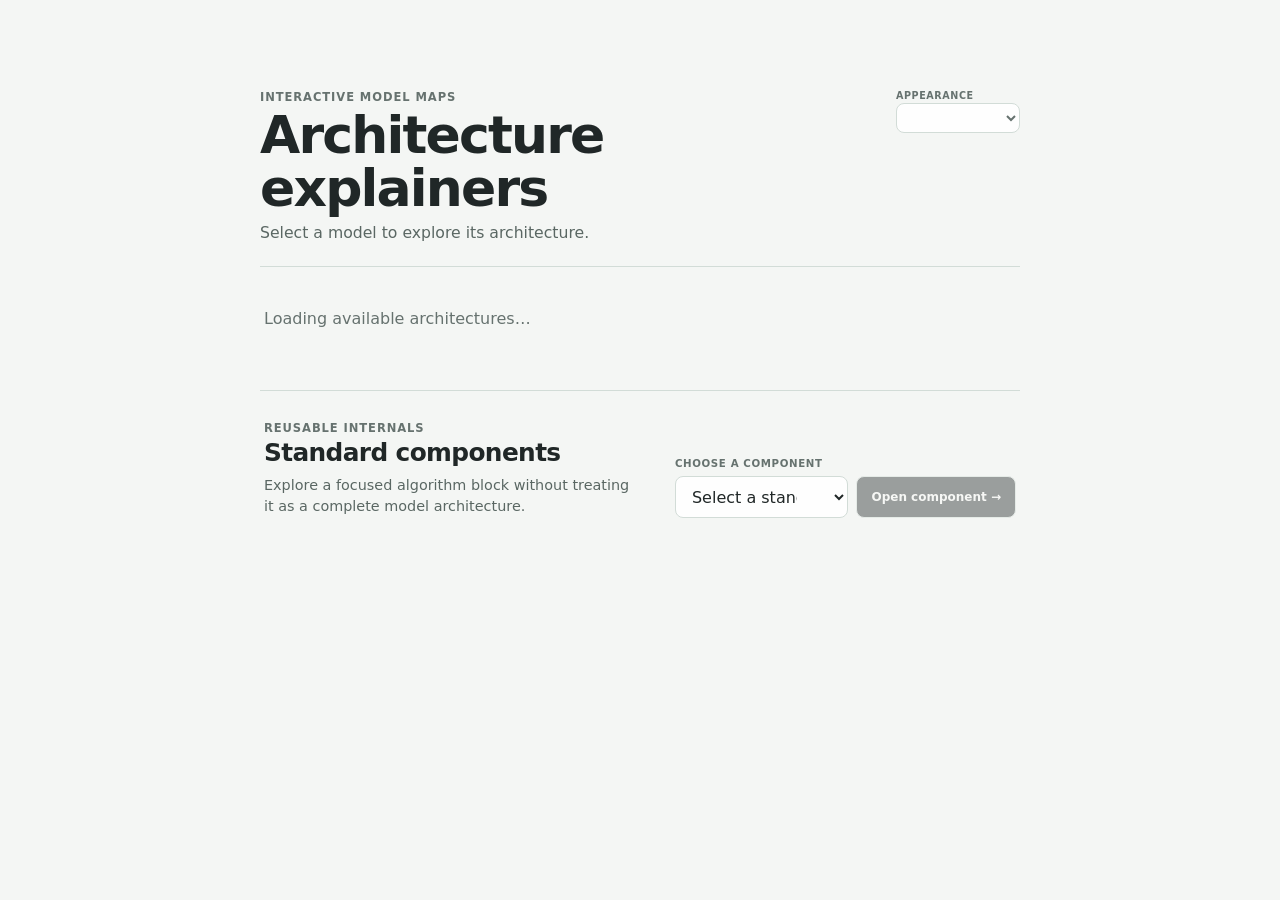
==== commit 89a9723f: "Add AF3 MSA standard component catalog" ====
--- a/index.html
+++ b/index.html
@@ -35,6 +35,28 @@
         No model architectures are included in this build.
       </p>
 
+      <section class="standard-component-directory" aria-labelledby="standardComponentHeading">
+        <div class="standard-component-copy">
+          <p class="eyebrow">Reusable internals</p>
+          <h2 id="standardComponentHeading">Standard components</h2>
+          <p>
+            Explore a focused algorithm block without treating it as a complete model architecture.
+          </p>
+        </div>
+        <form id="standardComponentForm" class="standard-component-form">
+          <label for="standardComponentSelect">Choose a component</label>
+          <div class="standard-component-controls">
+            <select id="standardComponentSelect" aria-describedby="standardComponentHeading">
+              <option value="">Select a standard component…</option>
+            </select>
+            <button id="standardComponentOpen" type="submit" disabled>Open component →</button>
+          </div>
+        </form>
+        <p id="standardComponentEmpty" class="directory-empty" hidden>
+          No standard components are included in this build.
+        </p>
+      </section>
+
       <noscript>
         <p class="directory-error">
           JavaScript is required to list the available architecture explainers.
--- a/styles.css
+++ b/styles.css
@@ -943,8 +943,8 @@
   }
 }
 
-/* The published landing page is intentionally just a registry-backed list.
-   Architecture detail and language documentation belong behind the links. */
+/* The published landing page keeps full architectures in the primary list and
+   presents reusable internals as a deliberately separate compact catalog. */
 .directory-page {
   min-height: 100svh;
 }
@@ -1028,6 +1028,90 @@
   text-align: left;
 }
 
+.standard-component-directory {
+  display: grid;
+  grid-template-columns: minmax(0, 1fr) minmax(280px, 0.9fr);
+  gap: 32px;
+  align-items: end;
+  margin-top: 44px;
+  padding: 30px 4px 0;
+  border-top: 1px solid var(--line);
+}
+
+.standard-component-copy h2 {
+  margin: 0 0 8px;
+  font-size: clamp(1.2rem, 3vw, 1.55rem);
+  letter-spacing: -0.025em;
+}
+
+.standard-component-copy > p:not(.eyebrow) {
+  max-width: 46ch;
+  margin: 0;
+  color: var(--copy-soft);
+  font-size: 0.9rem;
+  line-height: 1.5;
+}
+
+.standard-component-form {
+  display: grid;
+  gap: 7px;
+}
+
+.standard-component-form > label {
+  color: var(--muted);
+  font-size: 0.64rem;
+  font-weight: 900;
+  letter-spacing: 0.06em;
+  text-transform: uppercase;
+}
+
+.standard-component-controls {
+  display: grid;
+  grid-template-columns: minmax(0, 1fr) auto;
+  gap: 8px;
+}
+
+.standard-component-controls select,
+.standard-component-controls button {
+  min-height: 42px;
+  border: 1px solid var(--line);
+  border-radius: 8px;
+  font: inherit;
+}
+
+.standard-component-controls select {
+  min-width: 0;
+  padding: 0 34px 0 12px;
+  background: var(--surface-control);
+  color: var(--ink);
+}
+
+.standard-component-controls button {
+  padding: 0 14px;
+  background: var(--ink);
+  color: var(--panel);
+  font-size: 0.75rem;
+  font-weight: 850;
+  cursor: pointer;
+}
+
+.standard-component-controls button:disabled {
+  opacity: 0.42;
+  cursor: default;
+}
+
+.standard-component-controls select:focus-visible,
+.standard-component-controls button:focus-visible {
+  outline: 2px solid color-mix(in srgb, var(--accent) 72%, transparent);
+  outline-offset: 2px;
+}
+
+.standard-component-directory > .directory-empty {
+  grid-column: 1 / -1;
+  margin: 0;
+  padding-left: 0;
+}
+
 @media (max-width: 600px) {
   .directory-shell {
     width: min(100% - 28px, 760px);
@@ -1045,6 +1129,16 @@
 
   .directory-header .theme-switcher-label {
     width: 108px;
+  }
+
+  .standard-component-directory {
+    grid-template-columns: 1fr;
+    gap: 20px;
+    margin-top: 36px;
+  }
+
+  .standard-component-controls {
+    grid-template-columns: 1fr;
   }
 }
 
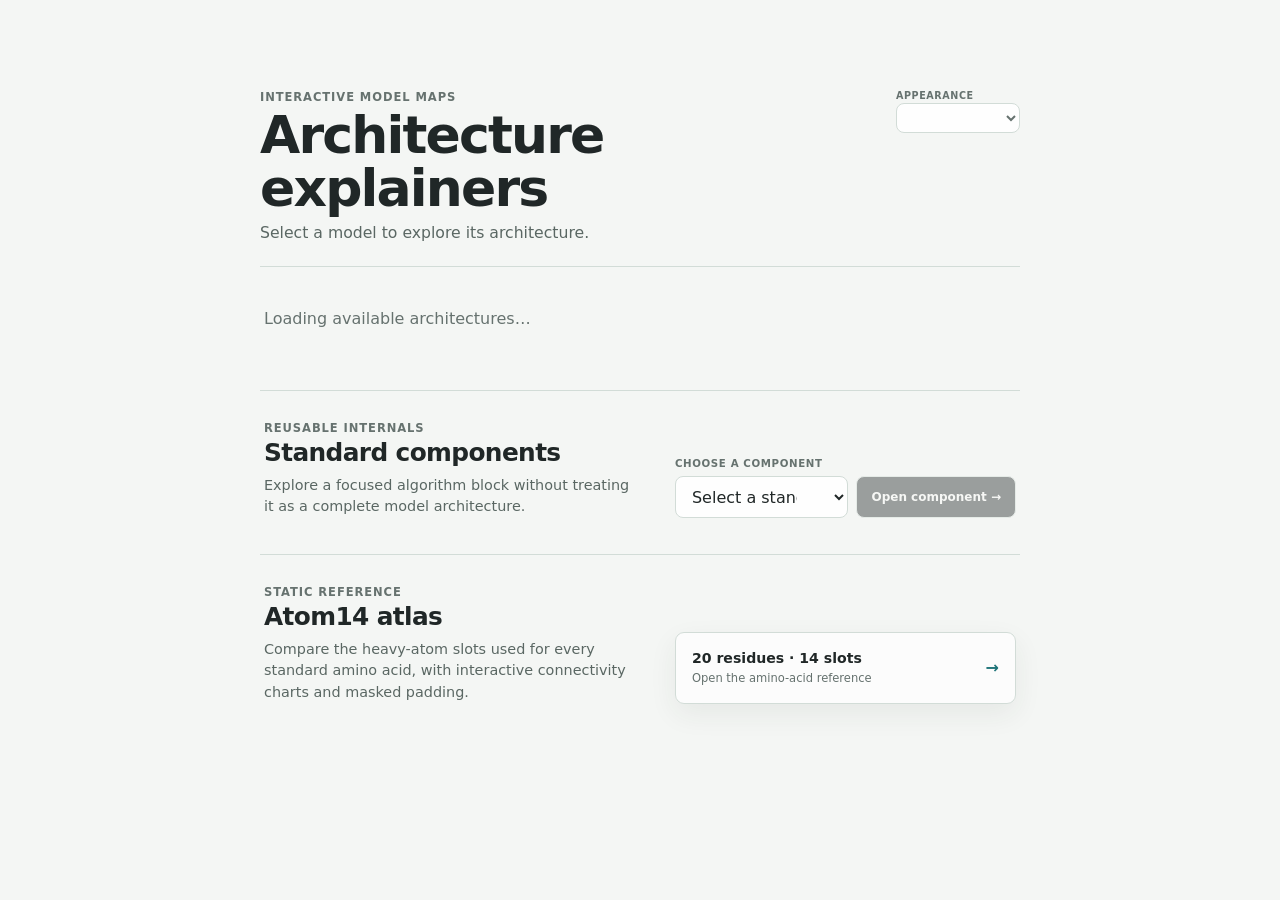
==== commit d85112e3: "Add Atom14 residue atlas" ====
--- a/index.html
+++ b/index.html
@@ -57,6 +57,24 @@
         </p>
       </section>
 
+      <section class="reference-directory" aria-labelledby="referenceHeading">
+        <div class="reference-directory-copy">
+          <p class="eyebrow">Static reference</p>
+          <h2 id="referenceHeading">Atom14 atlas</h2>
+          <p>
+            Compare the heavy-atom slots used for every standard amino acid,
+            with interactive connectivity charts and masked padding.
+          </p>
+        </div>
+        <a class="reference-directory-link" href="./visualizers/atom14/">
+          <span>
+            <strong>20 residues · 14 slots</strong>
+            <small>Open the amino-acid reference</small>
+          </span>
+          <b aria-hidden="true">→</b>
+        </a>
+      </section>
+
       <noscript>
         <p class="directory-error">
           JavaScript is required to list the available architecture explainers.
--- a/styles.css
+++ b/styles.css
@@ -1112,6 +1112,71 @@
   padding-left: 0;
 }
 
+.reference-directory {
+  display: grid;
+  grid-template-columns: minmax(0, 1fr) minmax(280px, 0.9fr);
+  gap: 32px;
+  align-items: end;
+  margin-top: 36px;
+  padding: 30px 4px 0;
+  border-top: 1px solid var(--line);
+}
+
+.reference-directory-copy h2 {
+  margin: 0 0 8px;
+  font-size: clamp(1.2rem, 3vw, 1.55rem);
+  letter-spacing: -0.025em;
+}
+
+.reference-directory-copy > p:not(.eyebrow) {
+  max-width: 48ch;
+  margin: 0;
+  color: var(--copy-soft);
+  font-size: 0.9rem;
+  line-height: 1.5;
+}
+
+.reference-directory-link {
+  display: flex;
+  min-height: 72px;
+  justify-content: space-between;
+  gap: 18px;
+  align-items: center;
+  padding: 14px 16px;
+  border: 1px solid var(--line);
+  border-radius: 9px;
+  background: var(--surface-card);
+  color: inherit;
+  text-decoration: none;
+  box-shadow: var(--shadow-soft);
+}
+
+.reference-directory-link:hover,
+.reference-directory-link:focus-visible {
+  border-color: color-mix(in srgb, var(--accent) 52%, var(--line));
+  outline: none;
+  background: var(--surface-card-hover);
+}
+
+.reference-directory-link span {
+  display: grid;
+  gap: 5px;
+}
+
+.reference-directory-link strong {
+  color: var(--ink);
+  font-size: 0.88rem;
+}
+
+.reference-directory-link small {
+  color: var(--muted);
+  font-size: 0.72rem;
+}
+
+.reference-directory-link b {
+  color: var(--accent);
+}
+
 @media (max-width: 600px) {
   .directory-shell {
     width: min(100% - 28px, 760px);
@@ -1135,6 +1200,11 @@
     grid-template-columns: 1fr;
     gap: 20px;
     margin-top: 36px;
+  }
+
+  .reference-directory {
+    grid-template-columns: 1fr;
+    gap: 20px;
   }
 
   .standard-component-controls {
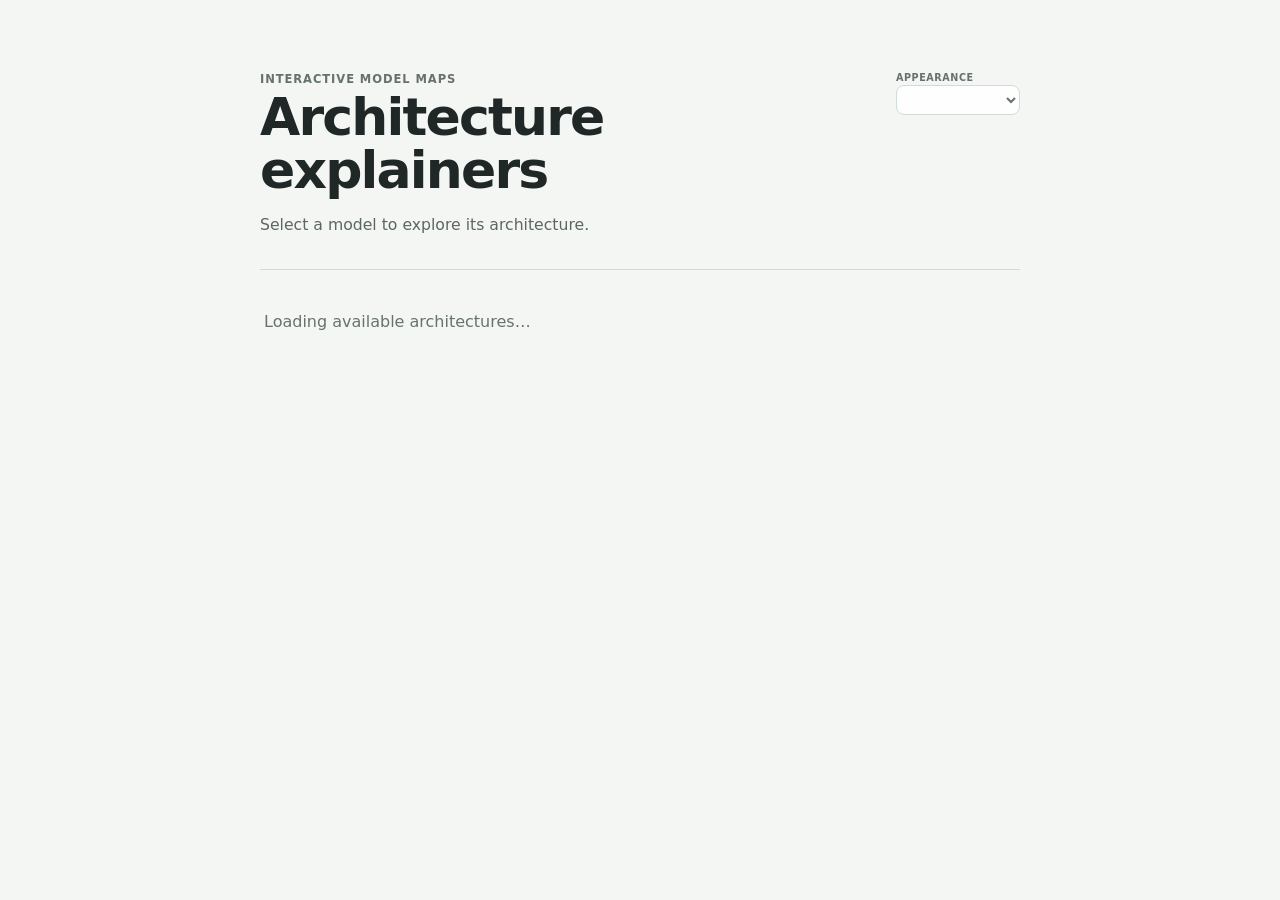
==== commit 4eda600b: "Fix AF3 trunk and sampler facts; typeset and declutter AF3 boards Accuracy: - The MSA Module's entry" ====
--- a/index.html
+++ b/index.html
@@ -20,7 +20,7 @@
         <div>
           <p class="eyebrow">Interactive model maps</p>
           <h1>Architecture explainers</h1>
-          <p>Select a model to explore its architecture.</p>
+          <p class="directory-lede">Select a model to explore its architecture.</p>
         </div>
         <label class="theme-switcher-label" for="directoryThemeSwitcher">
           <span>Appearance</span>
@@ -35,46 +35,6 @@
         No model architectures are included in this build.
       </p>
 
-      <section class="standard-component-directory" aria-labelledby="standardComponentHeading">
-        <div class="standard-component-copy">
-          <p class="eyebrow">Reusable internals</p>
-          <h2 id="standardComponentHeading">Standard components</h2>
-          <p>
-            Explore a focused algorithm block without treating it as a complete model architecture.
-          </p>
-        </div>
-        <form id="standardComponentForm" class="standard-component-form">
-          <label for="standardComponentSelect">Choose a component</label>
-          <div class="standard-component-controls">
-            <select id="standardComponentSelect" aria-describedby="standardComponentHeading">
-              <option value="">Select a standard component…</option>
-            </select>
-            <button id="standardComponentOpen" type="submit" disabled>Open component →</button>
-          </div>
-        </form>
-        <p id="standardComponentEmpty" class="directory-empty" hidden>
-          No standard components are included in this build.
-        </p>
-      </section>
-
-      <section class="reference-directory" aria-labelledby="referenceHeading">
-        <div class="reference-directory-copy">
-          <p class="eyebrow">Static reference</p>
-          <h2 id="referenceHeading">Atom14 atlas</h2>
-          <p>
-            Compare the heavy-atom slots used for every standard amino acid,
-            with interactive connectivity charts and masked padding.
-          </p>
-        </div>
-        <a class="reference-directory-link" href="./visualizers/atom14/">
-          <span>
-            <strong>20 residues · 14 slots</strong>
-            <small>Open the amino-acid reference</small>
-          </span>
-          <b aria-hidden="true">→</b>
-        </a>
-      </section>
-
       <noscript>
         <p class="directory-error">
           JavaScript is required to list the available architecture explainers.
--- a/styles.css
+++ b/styles.css
@@ -943,15 +943,15 @@
   }
 }
 
-/* The published landing page keeps full architectures in the primary list and
-   presents reusable internals as a deliberately separate compact catalog. */
+/* The published landing page is intentionally just a registry-backed list.
+   Architecture detail and language documentation belong behind the links. */
 .directory-page {
   min-height: 100svh;
 }
 
 .directory-shell {
   width: min(760px, calc(100vw - 32px));
-  padding: clamp(48px, 10vh, 112px) 0 64px;
+  padding: clamp(40px, 8vh, 88px) 0 clamp(32px, 6vh, 64px);
 }
 
 .directory-header {
@@ -959,21 +959,23 @@
   justify-content: space-between;
   gap: 32px;
   align-items: start;
-  padding-bottom: 24px;
+  padding-bottom: 32px;
   border-bottom: 1px solid var(--line);
 }
 
 .directory-header h1 {
-  margin-bottom: 8px;
+  margin-bottom: 16px;
   font-size: clamp(2rem, 6vw, 3.25rem);
   letter-spacing: -0.035em;
 }
 
-.directory-header > div > p:not(.eyebrow) {
+.directory-header .directory-lede {
   margin: 0;
   color: var(--copy-soft);
   font-size: 0.98rem;
-}
+  line-height: 1.5;
+}
+
 
 .architecture-list {
   margin: 0;
@@ -987,11 +989,11 @@
 
 .architecture-list-link {
   display: flex;
-  min-height: 76px;
+  min-height: 88px;
   justify-content: space-between;
   gap: 24px;
   align-items: center;
-  padding: 18px 4px;
+  padding: 22px 4px;
   color: inherit;
   text-decoration: none;
   transition: color 120ms ease, padding 120ms ease;
@@ -1017,6 +1019,7 @@
   font-size: 0.76rem;
   font-weight: 850;
 }
+
 
 .directory-page .directory-loading,
 .directory-page .directory-empty,
@@ -1028,155 +1031,6 @@
   text-align: left;
 }
 
-.standard-component-directory {
-  display: grid;
-  grid-template-columns: minmax(0, 1fr) minmax(280px, 0.9fr);
-  gap: 32px;
-  align-items: end;
-  margin-top: 44px;
-  padding: 30px 4px 0;
-  border-top: 1px solid var(--line);
-}
-
-.standard-component-copy h2 {
-  margin: 0 0 8px;
-  font-size: clamp(1.2rem, 3vw, 1.55rem);
-  letter-spacing: -0.025em;
-}
-
-.standard-component-copy > p:not(.eyebrow) {
-  max-width: 46ch;
-  margin: 0;
-  color: var(--copy-soft);
-  font-size: 0.9rem;
-  line-height: 1.5;
-}
-
-.standard-component-form {
-  display: grid;
-  gap: 7px;
-}
-
-.standard-component-form > label {
-  color: var(--muted);
-  font-size: 0.64rem;
-  font-weight: 900;
-  letter-spacing: 0.06em;
-  text-transform: uppercase;
-}
-
-.standard-component-controls {
-  display: grid;
-  grid-template-columns: minmax(0, 1fr) auto;
-  gap: 8px;
-}
-
-.standard-component-controls select,
-.standard-component-controls button {
-  min-height: 42px;
-  border: 1px solid var(--line);
-  border-radius: 8px;
-  font: inherit;
-}
-
-.standard-component-controls select {
-  min-width: 0;
-  padding: 0 34px 0 12px;
-  background: var(--surface-control);
-  color: var(--ink);
-}
-
-.standard-component-controls button {
-  padding: 0 14px;
-  background: var(--ink);
-  color: var(--panel);
-  font-size: 0.75rem;
-  font-weight: 850;
-  cursor: pointer;
-}
-
-.standard-component-controls button:disabled {
-  opacity: 0.42;
-  cursor: default;
-}
-
-.standard-component-controls select:focus-visible,
-.standard-component-controls button:focus-visible {
-  outline: 2px solid color-mix(in srgb, var(--accent) 72%, transparent);
-  outline-offset: 2px;
-}
-
-.standard-component-directory > .directory-empty {
-  grid-column: 1 / -1;
-  margin: 0;
-  padding-left: 0;
-}
-
-.reference-directory {
-  display: grid;
-  grid-template-columns: minmax(0, 1fr) minmax(280px, 0.9fr);
-  gap: 32px;
-  align-items: end;
-  margin-top: 36px;
-  padding: 30px 4px 0;
-  border-top: 1px solid var(--line);
-}
-
-.reference-directory-copy h2 {
-  margin: 0 0 8px;
-  font-size: clamp(1.2rem, 3vw, 1.55rem);
-  letter-spacing: -0.025em;
-}
-
-.reference-directory-copy > p:not(.eyebrow) {
-  max-width: 48ch;
-  margin: 0;
-  color: var(--copy-soft);
-  font-size: 0.9rem;
-  line-height: 1.5;
-}
-
-.reference-directory-link {
-  display: flex;
-  min-height: 72px;
-  justify-content: space-between;
-  gap: 18px;
-  align-items: center;
-  padding: 14px 16px;
-  border: 1px solid var(--line);
-  border-radius: 9px;
-  background: var(--surface-card);
-  color: inherit;
-  text-decoration: none;
-  box-shadow: var(--shadow-soft);
-}
-
-.reference-directory-link:hover,
-.reference-directory-link:focus-visible {
-  border-color: color-mix(in srgb, var(--accent) 52%, var(--line));
-  outline: none;
-  background: var(--surface-card-hover);
-}
-
-.reference-directory-link span {
-  display: grid;
-  gap: 5px;
-}
-
-.reference-directory-link strong {
-  color: var(--ink);
-  font-size: 0.88rem;
-}
-
-.reference-directory-link small {
-  color: var(--muted);
-  font-size: 0.72rem;
-}
-
-.reference-directory-link b {
-  color: var(--accent);
-}
-
 @media (max-width: 600px) {
   .directory-shell {
     width: min(100% - 28px, 760px);
@@ -1185,10 +1039,10 @@
 
   .directory-header {
     gap: 18px;
-    align-items: end;
-  }
-
-  .directory-header > div > p:not(.eyebrow) {
+    align-items: start;
+  }
+
+  .directory-header .directory-lede {
     max-width: 28ch;
   }
 
@@ -1196,20 +1050,11 @@
     width: 108px;
   }
 
-  .standard-component-directory {
-    grid-template-columns: 1fr;
-    gap: 20px;
-    margin-top: 36px;
-  }
-
-  .reference-directory {
-    grid-template-columns: 1fr;
-    gap: 20px;
-  }
-
-  .standard-component-controls {
-    grid-template-columns: 1fr;
-  }
+  .directory-header .theme-switcher {
+    width: 100%;
+    min-width: 0;
+  }
+
 }
 
 .renderer-shell {
@@ -1603,10 +1448,10 @@
 }
 
 .architecture-canvas {
-  --board-inset-x: 32px;
+  --board-inset-x: 26px;
   --board-inset-right: var(--board-inset-x);
-  --board-inset-top: 76px;
-  --board-inset-bottom: 74px;
+  --board-inset-top: 62px;
+  --board-inset-bottom: 62px;
   --board-layer-guides: 0;
   --board-layer-regions: 1;
   --board-layer-representation-lanes: 2;
@@ -1870,8 +1715,210 @@
   box-shadow: var(--shadow-lg);
 }
 
-.reference-panel + .reference-panel {
+.reference-panel-layer > * + * {
   margin-top: 12px;
+}
+
+.worked-example {
+  display: grid;
+  gap: 8px;
+  padding: 11px;
+  border: 1px solid var(--line);
+  border-radius: 10px;
+  background: var(--panel);
+  box-shadow: var(--shadow-lg);
+  cursor: default;
+}
+
+.worked-example-eyebrow {
+  color: var(--accent);
+  font-size: 0.64rem;
+  font-weight: 900;
+  letter-spacing: 0.08em;
+  text-transform: uppercase;
+}
+
+.worked-example-title,
+.msa-example-result-title {
+  margin: 0;
+  color: var(--ink);
+  font-size: 0.9rem;
+  line-height: 1.3;
+}
+
+.worked-example-expand,
+.worked-example-close {
+  justify-self: start;
+  padding: 5px 9px;
+  border: 1px solid var(--accent);
+  border-radius: 6px;
+  color: var(--accent);
+  background: var(--panel);
+  font: inherit;
+  font-size: 0.72rem;
+  font-weight: 800;
+  cursor: pointer;
+}
+
+.worked-example-expand:hover,
+.worked-example-expand:focus-visible,
+.worked-example-close:hover,
+.worked-example-close:focus-visible {
+  background: color-mix(in srgb, var(--accent) 10%, var(--panel));
+  outline-offset: 2px;
+}
+
+.worked-example-dialog {
+  width: min(620px, calc(100vw - 24px));
+  max-width: none;
+  max-height: calc(100svh - 24px);
+  padding: 12px;
+  overflow: auto;
+  border: 1px solid var(--line);
+  border-radius: 12px;
+  color: var(--ink);
+  background: var(--panel);
+  box-shadow: var(--shadow-lg);
+}
+
+.worked-example-dialog::backdrop {
+  background: color-mix(in srgb, var(--ink) 58%, transparent);
+}
+
+.worked-example-dialog .worked-example {
+  margin-top: 10px;
+  box-shadow: none;
+}
+
+.worked-example-dialog .msa-example-alignment {
+  max-width: 500px;
+}
+
+.worked-example-caption,
+.msa-example-instructions,
+.msa-example-legend,
+.msa-example-observation,
+.msa-example-caveat {
+  margin: 0;
+  color: var(--copy-soft);
+  font-size: 0.73rem;
+  line-height: 1.45;
+}
+
+.msa-example-instructions {
+  color: var(--ink);
+  font-weight: 750;
+}
+
+.msa-example-takeaway {
+  margin: 0;
+  color: var(--ink);
+  font-size: 0.74rem;
+  font-weight: 700;
+  line-height: 1.4;
+}
+
+.msa-example-alignment {
+  display: grid;
+  grid-template-columns: 28px repeat(var(--msa-example-residue-columns), minmax(0, 1fr));
+  gap: 2px;
+  align-items: center;
+  font-family: ui-monospace, SFMono-Regular, Menlo, monospace;
+  font-size: 0.72rem;
+  text-align: center;
+}
+
+.msa-example-corner,
+.msa-example-row-label {
+  color: var(--copy-soft);
+  font-size: 0.63rem;
+}
+
+.msa-example-column,
+.msa-example-residue {
+  display: grid;
+  min-width: 0;
+  min-height: 22px;
+  place-items: center;
+  border: 1px solid transparent;
+  border-radius: 5px;
+}
+
+.msa-example-column {
+  padding: 1px;
+  color: var(--ink);
+  background: var(--panel-strong);
+  font: inherit;
+  cursor: pointer;
+}
+
+.msa-example-column:hover,
+.msa-example-column:focus-visible {
+  border-color: var(--accent);
+  outline: none;
+}
+
+.msa-example-residue.is-conserved {
+  background: color-mix(in srgb, var(--accent) 19%, var(--panel));
+}
+
+.msa-example-residue.is-variable {
+  background: color-mix(in srgb, var(--accent-2) 11%, var(--panel));
+}
+
+.msa-example-column.is-i,
+.msa-example-residue.is-i {
+  border-color: var(--accent);
+}
+
+.msa-example-column.is-j,
+.msa-example-residue.is-j {
+  border-color: var(--accent-2);
+}
+
+.msa-example-result {
+  display: grid;
+  gap: 7px;
+  padding-top: 9px;
+  border-top: 1px solid var(--line);
+}
+
+.msa-example-matrix {
+  width: 100%;
+  border-collapse: separate;
+  border-spacing: 3px;
+  color: var(--ink);
+  font-size: 0.72rem;
+  text-align: center;
+}
+
+.msa-example-matrix caption {
+  margin-bottom: 6px;
+  color: var(--copy-soft);
+  font-size: 0.69rem;
+  text-align: left;
+}
+
+.msa-example-matrix th,
+.msa-example-matrix td {
+  padding: 7px 4px;
+  border-radius: 5px;
+  background: var(--panel-strong);
+  font-weight: 650;
+}
+
+.msa-example-matrix td.has-count {
+  background: color-mix(in srgb, var(--accent) 22%, var(--panel));
+}
+
+.worked-example-citation {
+  display: block;
+  padding-top: 8px;
+  border-top: 1px solid var(--line);
+  color: var(--accent);
+  font-size: 0.68rem;
+  font-weight: 750;
+  line-height: 1.35;
 }
 
 .reference-panel-heading {
@@ -2521,6 +2568,11 @@
   opacity: 0.14;
 }
 
+.architecture-canvas.is-dense-board .arch-edge.is-context-flow:not(.is-connectivity-input):not(.is-connectivity-output):not(.is-connectivity-muted):not(.is-selected) {
+  opacity: 0.48;
+  stroke-width: 2.5;
+}
+
 .arch-edge-label.is-connectivity-muted,
 .arch-edge-badge.is-connectivity-muted {
   opacity: 0.18;
@@ -2608,6 +2660,18 @@
   paint-order: stroke;
   stroke: var(--edge-label-stroke);
   stroke-width: 5px;
+}
+
+.arch-edge-label.is-math {
+  font-family: "STIX Two Math", "Cambria Math", Georgia, serif;
+  font-style: italic;
+  letter-spacing: 0;
+  text-transform: none;
+}
+
+.arch-edge-label.is-math .math-plain {
+  font-family: Inter, ui-sans-serif, system-ui, sans-serif;
+  font-style: normal;
 }
 
 .arch-edge-label.flow-family-single,
@@ -3163,7 +3227,7 @@
 
 .semantic-trace-list {
   display: grid;
-  gap: 5px;
+  gap: 8px;
   margin: 0;
   padding: 0;
   list-style: none;
@@ -3175,7 +3239,7 @@
   display: grid;
   grid-template-columns: 3ch minmax(0, 1fr);
   gap: 6px;
-  padding: 7px 8px 7px 5px;
+  padding: 9px 8px 9px 5px;
   border: 1px solid transparent;
   border-radius: 7px;
   color: var(--copy);
